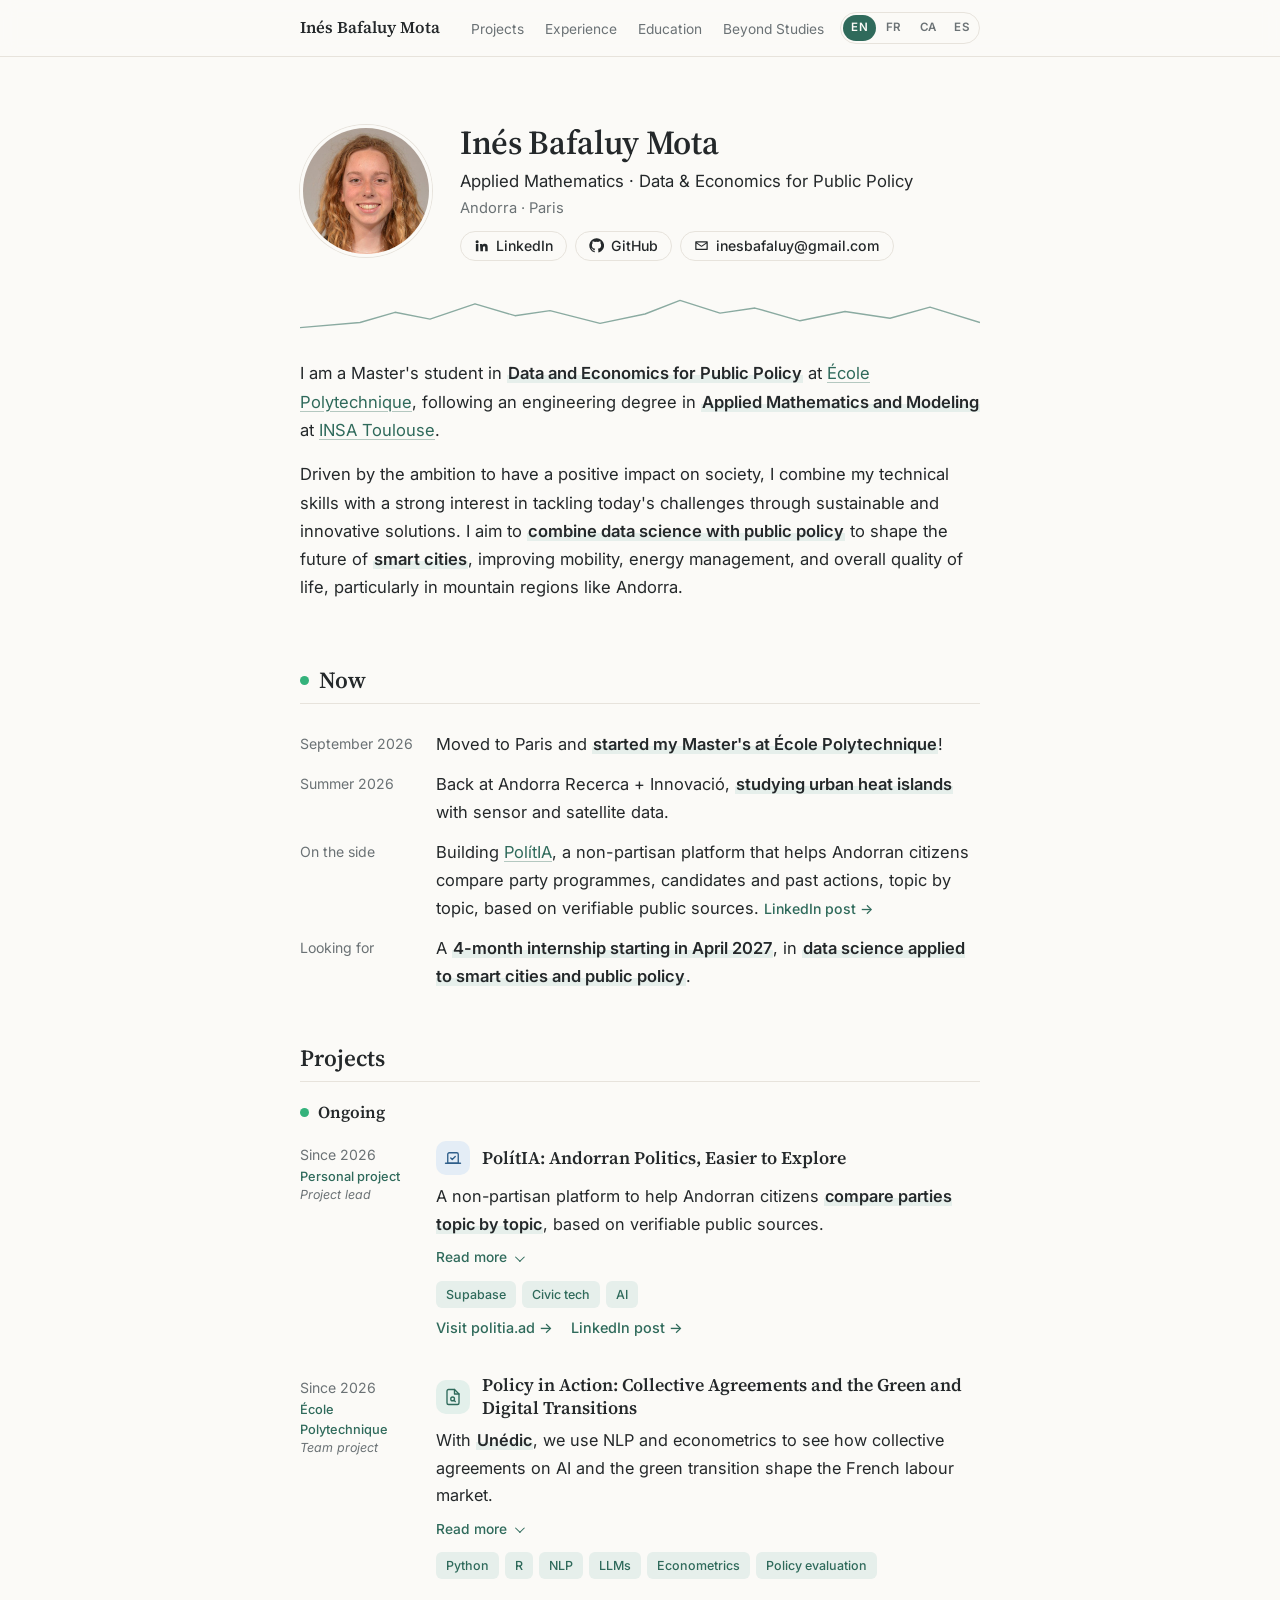
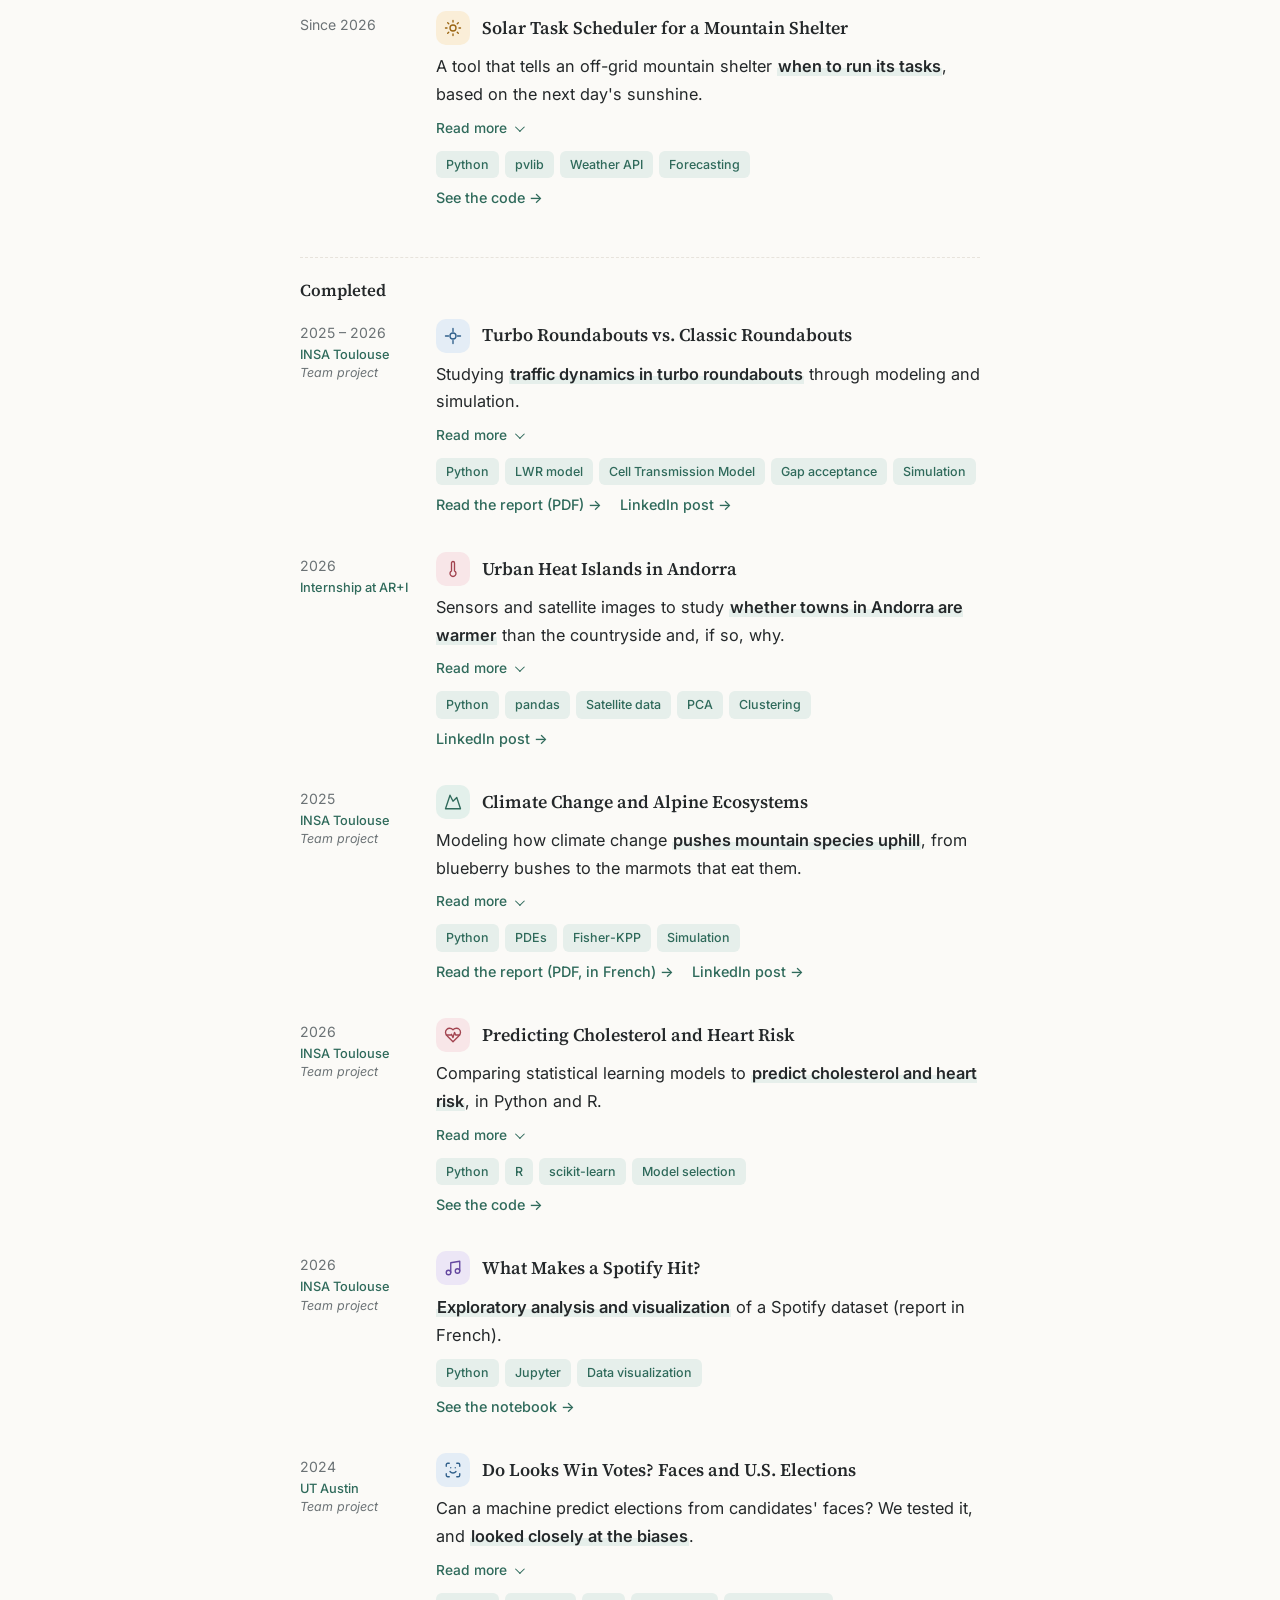
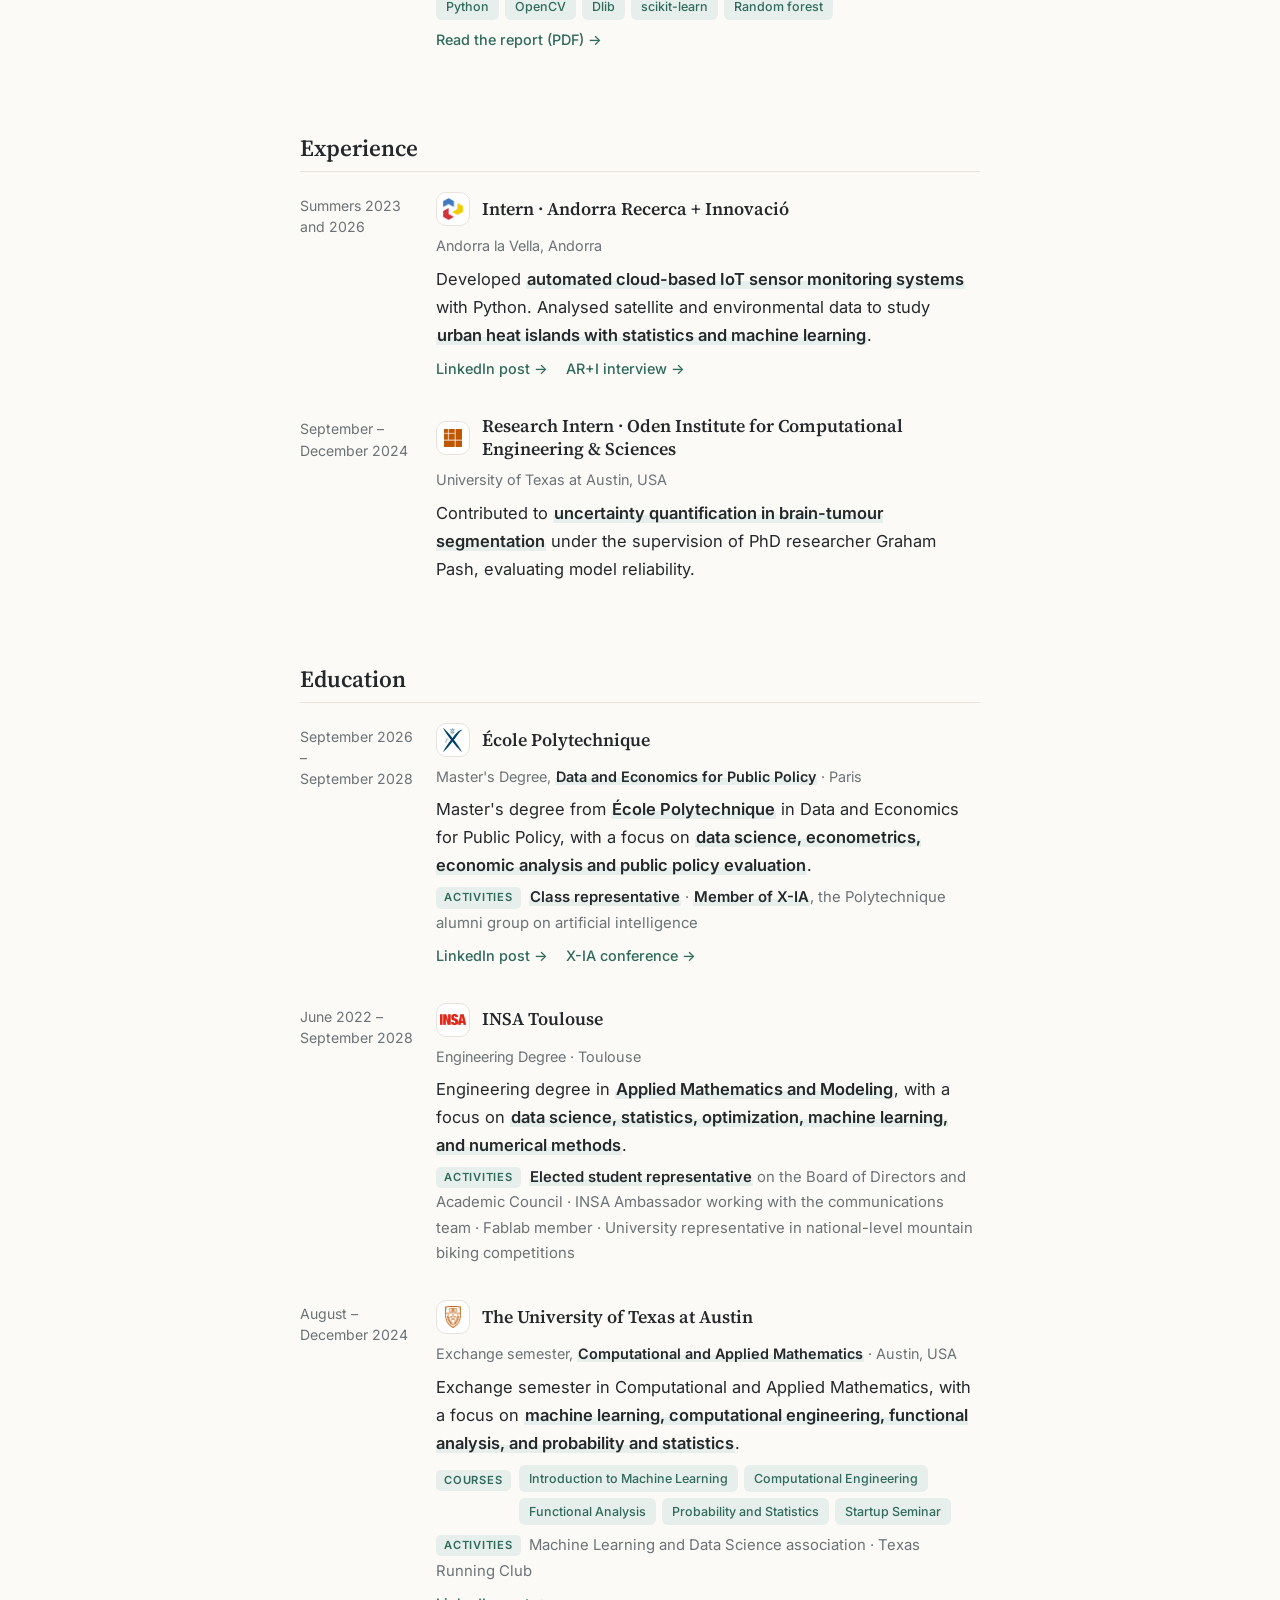
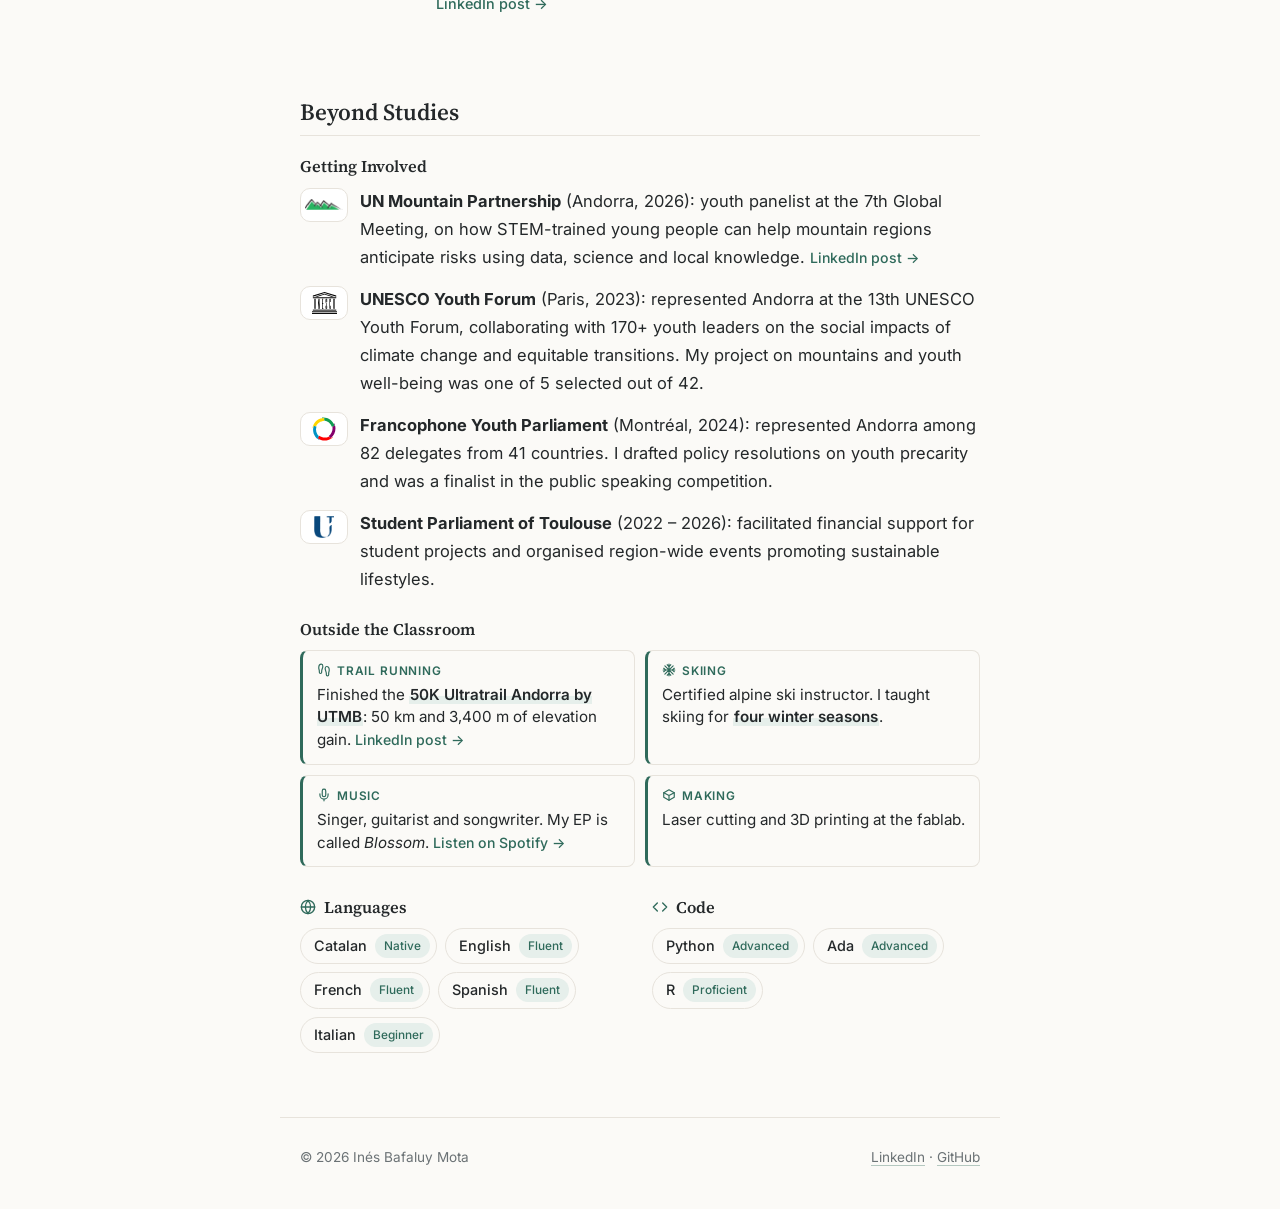
==== index.html @ d88e1a35 "Personal website" ====
<!doctype html>
<html lang="en">
<head>
  <meta charset="utf-8">
  <meta name="viewport" content="width=device-width, initial-scale=1">
  <title>Inés Bafaluy Mota</title>
  <meta name="description" content="Inés Bafaluy Mota: Master's student in Data and Economics for Public Policy at École Polytechnique and engineering student in Applied Mathematics at INSA Toulouse.">
  <link rel="preconnect" href="https://fonts.googleapis.com">
  <link rel="preconnect" href="https://fonts.gstatic.com" crossorigin>
  <link href="https://fonts.googleapis.com/css2?family=Inter:wght@400;500;600&family=Source+Serif+4:opsz,wght@8..60,500;8..60,600&display=swap" rel="stylesheet">
  <link rel="stylesheet" href="style.css?v=83f60889">
  <link rel="alternate" hreflang="en" href="https://inesbafaluy.github.io/">
  <link rel="alternate" hreflang="fr" href="https://inesbafaluy.github.io/fr/">
  <link rel="alternate" hreflang="ca" href="https://inesbafaluy.github.io/ca/">
  <link rel="alternate" hreflang="es" href="https://inesbafaluy.github.io/es/">
</head>
<body>
  <nav class="nav">
    <div class="wrap nav-inner">
      <a href="#top" class="nav-name">Inés Bafaluy Mota</a>
      <div class="nav-right">
        <div class="nav-links">
          <a href="#projects">Projects</a>
          <a href="#experience">Experience</a>
          <a href="#education">Education</a>
          <a href="#life">Beyond Studies</a>
        </div>
        <div class="lang" role="navigation" aria-label="Language"><a href="./" lang="en" class="on" aria-current="page">EN</a><a href="fr/" lang="fr">FR</a><a href="ca/" lang="ca">CA</a><a href="es/" lang="es">ES</a></div>
      </div>
    </div>
  </nav>

  <main id="top" class="wrap">

    <!-- INTRO -->
    <header class="intro">
      <img class="avatar" src="assets/ines.jpg" alt="Portrait of Inés Bafaluy Mota" width="132" height="132">
      <div>
        <h1>Inés Bafaluy Mota</h1>
        <p class="role">Applied Mathematics · Data &amp; Economics for Public Policy</p>
        <p class="places">Andorra · Paris</p>
        <div class="buttons">
          <a class="pill" href="https://www.linkedin.com/in/inesbafaluy" target="_blank" rel="noopener">
            <svg viewBox="0 0 24 24" aria-hidden="true"><path d="M4.98 3.5a2.5 2.5 0 1 1 0 5 2.5 2.5 0 0 1 0-5zM3 9.75h4V21H3zM9.5 9.75h3.8v1.6h.06c.53-1 1.83-2.05 3.77-2.05 4.03 0 4.77 2.65 4.77 6.1V21h-4v-5c0-1.2-.02-2.73-1.66-2.73-1.67 0-1.93 1.3-1.93 2.64V21h-4z"/></svg>
            LinkedIn
          </a>
          <a class="pill" href="https://github.com/InesBafaluy" target="_blank" rel="noopener">
            <svg viewBox="0 0 24 24" aria-hidden="true"><path d="M12 .5a11.5 11.5 0 0 0-3.64 22.41c.58.1.79-.25.79-.56v-2c-3.2.7-3.88-1.37-3.88-1.37-.53-1.33-1.28-1.69-1.28-1.69-1.05-.71.08-.7.08-.7 1.16.08 1.77 1.19 1.77 1.19 1.03 1.77 2.7 1.26 3.36.96.1-.75.4-1.26.73-1.55-2.56-.29-5.25-1.28-5.25-5.68 0-1.26.45-2.28 1.19-3.09-.12-.29-.52-1.46.11-3.05 0 0 .97-.31 3.17 1.18a11 11 0 0 1 5.77 0c2.2-1.49 3.17-1.18 3.17-1.18.63 1.59.23 2.76.11 3.05.74.81 1.19 1.83 1.19 3.09 0 4.41-2.7 5.38-5.26 5.67.41.36.78 1.06.78 2.14v3.17c0 .31.21.67.8.56A11.5 11.5 0 0 0 12 .5z"/></svg>
            GitHub
          </a>
          <button class="pill copy" type="button" data-email="inesbafaluy@gmail.com">
            <svg viewBox="0 0 24 24" aria-hidden="true"><path d="M3 5h18a1 1 0 0 1 1 1v12a1 1 0 0 1-1 1H3a1 1 0 0 1-1-1V6a1 1 0 0 1 1-1zm1.4 2L12 12.4 19.6 7zM20 8.7l-7.42 5.12a1 1 0 0 1-1.16 0L4 8.7V17h16z"/></svg>
            <span>inesbafaluy@gmail.com</span>
          </button>
        </div>
      </div>
    </header>

    <svg class="ridge" viewBox="0 0 680 40" preserveAspectRatio="none" aria-hidden="true">
      <path d="M0 36 L60 30 L95 18 L130 26 L175 8 L215 22 L250 16 L300 31 L345 20 L380 4 L420 19 L455 13 L500 28 L545 17 L590 25 L630 12 L680 30"/>
    </svg>

    <section class="prose">
      <p>I am a Master's student in <strong>Data and Economics for Public Policy</strong> at <a href="https://www.polytechnique.edu" target="_blank" rel="noopener">École Polytechnique</a>, following an engineering degree in <strong>Applied Mathematics and Modeling</strong> at <a href="https://www.insa-toulouse.fr" target="_blank" rel="noopener">INSA Toulouse</a>.</p>
      <p>Driven by the ambition to have a positive impact on society, I combine my technical skills with a strong interest in tackling today's challenges through sustainable and innovative solutions. I aim to <strong>combine data science with public policy</strong> to shape the future of <strong>smart cities</strong>, improving mobility, energy management, and overall quality of life, particularly in mountain regions like Andorra.</p>
    </section>

    <!-- NOW -->
    <section class="block">
      <h2><span class="live" aria-hidden="true"></span>Now</h2>
      <ul class="now">
        <li><span class="when">September 2026</span> <span>Moved to Paris and <strong>started my Master's at École Polytechnique</strong>!</span></li>
        <li><span class="when">Summer 2026</span> <span>Back at Andorra Recerca + Innovació, <strong>studying urban heat islands</strong> with sensor and satellite data.</span></li>
        <li><span class="when">On the side</span> <span>Building <a href="https://politia.ad/en" target="_blank" rel="noopener">PolítIA</a>, a non-partisan platform that helps Andorran citizens compare party programmes, candidates and past actions, topic by topic, based on verifiable public sources. <a class="inline-more" href="https://www.linkedin.com/feed/update/urn:li:activity:7511666416178339840/" target="_blank" rel="noopener">LinkedIn post →</a></span></li>
        <li><span class="when">Looking for</span> <span>A <strong>4-month internship starting in April 2027</strong>, in <strong>data science applied to smart cities and public policy</strong>.</span></li>
      </ul>
    </section>

    <!-- PROJECTS -->
    <section id="projects" class="block">
      <h2>Projects</h2>

      <h3 class="minor group"><span class="live" aria-hidden="true"></span>Ongoing</h3>
      <article class="item">
        <p class="date">Since 2026<span class="ctx">Personal project</span><span class="team">Project lead</span></p>
        <div>
          <div class="title-row"><span class="ic c-blue" aria-hidden="true"><svg viewBox="0 0 24 24"><path d="m9 12 2 2 4-4"/><path d="M5 7c0-1.1.9-2 2-2h10a2 2 0 0 1 2 2v12H5V7Z"/><path d="M22 19H2"/></svg></span><h3>PolítIA: Andorran Politics, Easier to Explore</h3></div>
          <p class="summary">A non-partisan platform to help Andorran citizens <strong>compare parties topic by topic</strong>, based on verifiable public sources.</p>
          <details class="fold"><summary><span class="open-label">Read more</span><span class="close-label">Show less</span></summary>
            <p>With Andorra's next general elections approaching, PolítIA brings <strong>party programmes, candidates, proposals and past votes</strong> together in one place. Every piece of information is <strong>linked to a verifiable public source</strong>, with no ratings and no advertising. Through Open Space, anyone can suggest sources, which I review one by one. Later on, an AI assistant will answer questions using only the platform's data.</p>
          </details>
          <ul class="tags"><li>Supabase</li><li>Civic tech</li><li>AI</li></ul>
          <p class="more"><a href="https://politia.ad/en" target="_blank" rel="noopener">Visit politia.ad →</a><a href="https://www.linkedin.com/feed/update/urn:li:activity:7511666416178339840/" target="_blank" rel="noopener">LinkedIn post →</a></p>
        </div>
      </article>

      <article class="item">
        <p class="date">Since 2026<span class="ctx">École Polytechnique</span><span class="team">Team project</span></p>
        <div>
          <div class="title-row"><span class="ic c-green" aria-hidden="true"><svg viewBox="0 0 24 24"><path d="M14 2H6a2 2 0 0 0-2 2v16a2 2 0 0 0 2 2h12a2 2 0 0 0 2-2V8z"/><path d="M14 2v6h6"/><circle cx="11.5" cy="14.5" r="2.5"/><path d="m13.3 16.3 1.7 1.7"/></svg></span><h3>Policy in Action: Collective Agreements and the Green and Digital Transitions</h3></div>
          <p class="summary">With <strong>Unédic</strong>, we use NLP and econometrics to see how collective agreements on AI and the green transition shape the French labour market.</p>
          <details class="fold"><summary><span class="open-label">Read more</span><span class="close-label">Show less</span></summary>
            <p>An <strong>applied research project with Unédic</strong>, the body that manages unemployment insurance in France. We study how <strong>collective agreements on artificial intelligence and the ecological transition</strong> support changes in the French labour market. The project uses <strong>NLP and LLMs</strong> to find and classify agreements published on Légifrance, links them to firm and employee data from Insee and Dares, and <strong>applies econometrics</strong> to employment, hiring and turnover, to inform the decisions of social partners.</p>
          </details>
          <ul class="tags"><li>Python</li><li>R</li><li>NLP</li><li>LLMs</li><li>Econometrics</li><li>Policy evaluation</li></ul>
        </div>
      </article>

      <article class="item">
        <p class="date">Since 2026</p>
        <div>
          <div class="title-row"><span class="ic c-amber" aria-hidden="true"><svg viewBox="0 0 24 24"><circle cx="12" cy="12" r="4"/><path d="M12 2v2M12 20v2M4.93 4.93l1.41 1.41M17.66 17.66l1.41 1.41M2 12h2M20 12h2M6.34 17.66l-1.41 1.41M19.07 4.93l-1.41 1.41"/></svg></span><h3>Solar Task Scheduler for a Mountain Shelter</h3></div>
          <p class="summary">A tool that tells an off-grid mountain shelter <strong>when to run its tasks</strong>, based on the next day's sunshine.</p>
          <details class="fold"><summary><span class="open-label">Read more</span><span class="close-label">Show less</span></summary>
            <p>Off-grid shelters run on solar panels and batteries. This tool <strong>forecasts the next day's solar production</strong> and suggests <strong>when to run each task</strong>, without draining the battery.</p>
          </details>
          <ul class="tags"><li>Python</li><li>pvlib</li><li>Weather API</li><li>Forecasting</li></ul>
          <p class="more"><a href="https://github.com/InesBafaluy/solar-energy-task-scheduler" target="_blank" rel="noopener">See the code →</a></p>
        </div>
      </article>

      <h3 class="minor group">Completed</h3>

      <article class="item">
        <p class="date">2025 – 2026<span class="ctx">INSA Toulouse</span><span class="team">Team project</span></p>
        <div>
          <div class="title-row"><span class="ic c-blue" aria-hidden="true"><svg viewBox="0 0 24 24"><circle cx="12" cy="12" r="4"/><path d="M12 2v4M12 18v4M2 12h4M18 12h4"/></svg></span><h3>Turbo Roundabouts vs. Classic Roundabouts</h3></div>
          <p class="summary">Studying <strong>traffic dynamics in turbo roundabouts</strong> through modeling and simulation.</p>
          <details class="fold"><summary><span class="open-label">Read more</span><span class="close-label">Show less</span></summary>
            <p>A research project at INSA Toulouse on modeling traffic at roundabouts with the <strong>macroscopic LWR model</strong>. I built a simulation comparing conventional two-lane roundabouts with turbo roundabouts, using a <strong>Cell Transmission Model and gap-acceptance theory</strong>. <strong>Turbo roundabouts reduced congestion the most</strong> under intermediate to high traffic demand.</p>
          </details>
          <ul class="tags"><li>Python</li><li>LWR model</li><li>Cell Transmission Model</li><li>Gap acceptance</li><li>Simulation</li></ul>
          <p class="more"><a href="reports/roundabouts-traffic-simulation.pdf" target="_blank" rel="noopener">Read the report (PDF) →</a><a href="https://www.linkedin.com/feed/update/urn:li:activity:7464618345687027712/" target="_blank" rel="noopener">LinkedIn post →</a></p>
        </div>
      </article>

      <article class="item">
        <p class="date">2026<span class="ctx">Internship at AR+I</span></p>
        <div>
          <div class="title-row"><span class="ic c-rose" aria-hidden="true"><svg viewBox="0 0 24 24"><path d="M14 4v10.54a4 4 0 1 1-4 0V4a2 2 0 0 1 4 0Z"/></svg></span><h3>Urban Heat Islands in Andorra</h3></div>
          <p class="summary">Sensors and satellite images to study <strong>whether towns in Andorra are warmer</strong> than the countryside and, if so, why.</p>
          <details class="fold"><summary><span class="open-label">Read more</span><span class="close-label">Show less</span></summary>
            <p>Is the town warmer than the countryside and, if so, why? I cleaned data from a network of <strong>temperature and humidity sensors</strong> (outliers, stuck sensors, sudden jumps), then compared it with <strong>Sentinel-2 satellite indices</strong> using PCA, clustering and regression.</p>
          </details>
          <ul class="tags"><li>Python</li><li>pandas</li><li>Satellite data</li><li>PCA</li><li>Clustering</li></ul>
          <p class="more"><a href="https://www.linkedin.com/feed/update/urn:li:activity:7495770332608237568/" target="_blank" rel="noopener">LinkedIn post →</a></p>
        </div>
      </article>

      <article class="item">
        <p class="date">2025<span class="ctx">INSA Toulouse</span><span class="team">Team project</span></p>
        <div>
          <div class="title-row"><span class="ic c-green" aria-hidden="true"><svg viewBox="0 0 24 24"><path d="m8 3 4 8 5-5 5 15H2L8 3z"/></svg></span><h3>Climate Change and Alpine Ecosystems</h3></div>
          <p class="summary">Modeling how climate change <strong>pushes mountain species uphill</strong>, from blueberry bushes to the marmots that eat them.</p>
          <details class="fold"><summary><span class="open-label">Read more</span><span class="close-label">Show less</span></summary>
            <p>Population dynamics modeling with the <strong>Fisher-KPP reaction–diffusion equation</strong>, to simulate how species react when climate change shifts, shrinks or disrupts their habitat. The case study follows blueberry bushes and marmots in the mountains: as warming pushes the bushes uphill, <strong>the marmots follow them</strong>.</p>
          </details>
          <ul class="tags"><li>Python</li><li>PDEs</li><li>Fisher-KPP</li><li>Simulation</li></ul>
          <p class="more"><a href="reports/population-dynamics-climate-change.pdf" target="_blank" rel="noopener">Read the report (PDF, in French) →</a><a href="https://www.linkedin.com/feed/update/urn:li:activity:7344992629274697730/" target="_blank" rel="noopener">LinkedIn post →</a></p>
        </div>
      </article>

      <article class="item">
        <p class="date">2026<span class="ctx">INSA Toulouse</span><span class="team">Team project</span></p>
        <div>
          <div class="title-row"><span class="ic c-rose" aria-hidden="true"><svg viewBox="0 0 24 24"><path d="M19 14c1.49-1.46 3-3.21 3-5.5A5.5 5.5 0 0 0 16.5 3c-1.76 0-3 .5-4.5 2-1.5-1.5-2.74-2-4.5-2A5.5 5.5 0 0 0 2 8.5c0 2.3 1.5 4.05 3 5.5l7 7Z"/><path d="M3.22 12H9.5l.5-1 2 4.5 2-7 1.5 3.5h5.27"/></svg></span><h3>Predicting Cholesterol and Heart Risk</h3></div>
          <p class="summary">Comparing statistical learning models to <strong>predict cholesterol and heart risk</strong>, in Python and R.</p>
          <details class="fold"><summary><span class="open-label">Read more</span><span class="close-label">Show less</span></summary>
            <p>A statistical-learning project comparing <strong>Lasso, Ridge, SVMs</strong> and other models, in both Python and R.</p>
          </details>
          <ul class="tags"><li>Python</li><li>R</li><li>scikit-learn</li><li>Model selection</li></ul>
          <p class="more"><a href="https://github.com/InesBafaluy/ML-heart-cholesterol-prediction" target="_blank" rel="noopener">See the code →</a></p>
        </div>
      </article>

      <article class="item">
        <p class="date">2026<span class="ctx">INSA Toulouse</span><span class="team">Team project</span></p>
        <div>
          <div class="title-row"><span class="ic c-violet" aria-hidden="true"><svg viewBox="0 0 24 24"><path d="M9 18V5l12-2v13"/><circle cx="6" cy="18" r="3"/><circle cx="18" cy="16" r="3"/></svg></span><h3>What Makes a Spotify Hit?</h3></div>
          <p><strong>Exploratory analysis and visualization</strong> of a Spotify dataset (report in French).</p>
          <ul class="tags"><li>Python</li><li>Jupyter</li><li>Data visualization</li></ul>
          <p class="more"><a href="https://github.com/InesBafaluy/musique" target="_blank" rel="noopener">See the notebook →</a></p>
        </div>
      </article>

      <article class="item">
        <p class="date">2024<span class="ctx">UT Austin</span><span class="team">Team project</span></p>
        <div>
          <div class="title-row"><span class="ic c-blue" aria-hidden="true"><svg viewBox="0 0 24 24"><path d="M3 7V5a2 2 0 0 1 2-2h2M17 3h2a2 2 0 0 1 2 2v2M21 17v2a2 2 0 0 1-2 2h-2M7 21H5a2 2 0 0 1-2-2v-2"/><path d="M8 14s1.5 2 4 2 4-2 4-2M9 9h.01M15 9h.01"/></svg></span><h3>Do Looks Win Votes? Faces and U.S. Elections</h3></div>
          <p class="summary">Can a machine predict elections from candidates' faces? We tested it, and <strong>looked closely at the biases</strong>.</p>
          <details class="fold"><summary><span class="open-label">Read more</span><span class="close-label">Show less</span></summary>
            <p>A machine-learning project for my Intro to AI course at UT Austin. We mapped <strong>68 facial landmarks</strong> on every U.S. presidential candidate since 1960, turned them into 2,280 distance features, and compared <strong>random forests, SVMs and neural networks</strong> to measure how facial features correlate with election results, while discussing the biases of such a model.</p>
          </details>
          <ul class="tags"><li>Python</li><li>OpenCV</li><li>Dlib</li><li>scikit-learn</li><li>Random forest</li></ul>
          <p class="more"><a href="reports/faces-and-elections.pdf" target="_blank" rel="noopener">Read the report (PDF) →</a></p>
        </div>
      </article>
    </section>

    <!-- EXPERIENCE -->
    <section id="experience" class="block">
      <h2>Experience</h2>

      <article class="item">
        <p class="date">Summers 2023 and 2026</p>
        <div>
          <div class="title-row"><span class="mark"><img src="assets/mark-ari.png" alt="Andorra Recerca + Innovació" class="mark-sq"></span><h3>Intern · Andorra Recerca + Innovació</h3></div>
          <p class="sub">Andorra la Vella, Andorra</p>
          <p>Developed <strong>automated cloud-based IoT sensor monitoring systems</strong> with Python. Analysed satellite and environmental data to study <strong>urban heat islands with statistics and machine learning</strong>.</p>
          <p class="more"><a href="https://www.linkedin.com/feed/update/urn:li:activity:7495770332608237568/" target="_blank" rel="noopener">LinkedIn post →</a><a href="https://www.linkedin.com/feed/update/urn:li:activity:7496153131958001664/" target="_blank" rel="noopener">AR+I interview →</a></p>
        </div>
      </article>

      <article class="item">
        <p class="date">September – <br>December 2024</p>
        <div>
          <div class="title-row"><span class="mark"><img src="assets/mark-oden.png" alt="Oden Institute" class="mark-sq mark-small"></span><h3>Research Intern · Oden Institute for Computational Engineering &amp; Sciences</h3></div>
          <p class="sub">University of Texas at Austin, USA</p>
          <p>Contributed to <strong>uncertainty quantification in brain-tumour segmentation</strong> under the supervision of PhD researcher Graham Pash, evaluating model reliability.</p>
        </div>
      </article>
    </section>

    <!-- EDUCATION -->
    <section id="education" class="block">
      <h2>Education</h2>

      <article class="item">
        <p class="date">September 2026 – <br>September 2028</p>
        <div>
          <div class="title-row"><span class="mark"><img src="assets/mark-polytechnique.png" alt="École Polytechnique" class="mark-x"></span><h3>École Polytechnique</h3></div>
          <p class="sub">Master's Degree, <strong>Data and Economics for Public Policy</strong> · Paris</p>
          <p>Master's degree from <strong>École Polytechnique</strong> in Data and Economics for Public Policy, with a focus on <strong>data science, econometrics, economic analysis and public policy evaluation</strong>.</p>
          <p class="involve"><span>Activities</span><strong>Class representative</strong> · <strong>Member of X-IA</strong>, the Polytechnique alumni group on artificial intelligence</p>
          <p class="more"><a href="https://www.linkedin.com/feed/update/urn:li:activity:7487830926161473537/" target="_blank" rel="noopener">LinkedIn post →</a><a href="https://www.linkedin.com/feed/update/urn:li:activity:7505770388711223297/" target="_blank" rel="noopener">X-IA conference →</a></p>
        </div>
      </article>

      <article class="item">
        <p class="date">June 2022 – <br>September 2028</p>
        <div>
          <div class="title-row"><span class="mark"><img src="assets/mark-insa.png" alt="INSA Toulouse" class="mark-insa"></span><h3>INSA Toulouse</h3></div>
          <p class="sub">Engineering Degree · Toulouse</p>
          <p>Engineering degree in <strong>Applied Mathematics and Modeling</strong>, with a focus on <strong>data science, statistics, optimization, machine learning, and numerical methods</strong>.</p>
          <p class="involve"><span>Activities</span><strong>Elected student representative</strong> on the Board of Directors and Academic Council · INSA Ambassador working with the communications team · Fablab member · University representative in national-level mountain biking competitions</p>
        </div>
      </article>

      <article class="item">
        <p class="date">August – <br>December 2024</p>
        <div>
          <div class="title-row"><span class="mark"><img src="assets/mark-utaustin.png" alt="The University of Texas at Austin" class="mark-sq"></span><h3>The University of Texas at Austin</h3></div>
          <p class="sub">Exchange semester, <strong>Computational and Applied Mathematics</strong> · Austin, USA</p>
          <p>Exchange semester in Computational and Applied Mathematics, with a focus on <strong>machine learning, computational engineering, functional analysis, and probability and statistics</strong>.</p>
          <div class="labeled"><span class="lbl">Courses</span><ul class="tags"><li>Introduction to Machine Learning</li><li>Computational Engineering</li><li>Functional Analysis</li><li>Probability and Statistics</li><li>Startup Seminar</li></ul></div>
          <p class="involve"><span>Activities</span>Machine Learning and Data Science association · Texas Running Club</p>
          <p class="more"><a href="https://www.linkedin.com/feed/update/urn:li:activity:7289668125996777472/" target="_blank" rel="noopener">LinkedIn post →</a></p>
        </div>
      </article>
    </section>

    <!-- BEYOND -->
    <section id="life" class="block">
      <h2>Beyond Studies</h2>

      <h3 class="minor">Getting Involved</h3>
      <ul class="plain with-marks">
        <li><span class="mark"><img src="assets/mark-mountain-partnership.png" alt="Mountain Partnership" class="mark-mp"></span><div><strong>UN Mountain Partnership</strong> (Andorra, 2026): youth panelist at the 7th Global Meeting, on how STEM-trained young people can help mountain regions anticipate risks using data, science and local knowledge. <a class="inline-more" href="https://www.linkedin.com/feed/update/urn:li:activity:7443705400761245696/" target="_blank" rel="noopener">LinkedIn post →</a></div></li>
        <li><span class="mark"><img src="assets/mark-unesco.svg" alt="UNESCO" class="mark-unesco"></span><div><strong>UNESCO Youth Forum</strong> (Paris, 2023): represented Andorra at the 13th UNESCO Youth Forum, collaborating with 170+ youth leaders on the social impacts of climate change and equitable transitions. My project on mountains and youth well-being was one of 5 selected out of 42.</div></li>
        <li><span class="mark"><img src="assets/mark-francophonie.svg" alt="Organisation internationale de la Francophonie" class="mark-oif"></span><div><strong>Francophone Youth Parliament</strong> (Montréal, 2024): represented Andorra among 82 delegates from 41 countries. I drafted policy resolutions on youth precarity and was a finalist in the public speaking competition.</div></li>
        <li><span class="mark"><img src="assets/mark-univ-toulouse.png" alt="Université de Toulouse" class="mark-ut"></span><div><strong>Student Parliament of Toulouse</strong> (2022 – 2026): facilitated financial support for student projects and organised region-wide events promoting sustainable lifestyles.</div></li>
      </ul>

      <h3 class="minor">Outside the Classroom</h3>
      <ul class="hobbies">
        <li><span class="label"><svg viewBox="0 0 24 24" aria-hidden="true"><path d="M4 16v-2.38C4 11.5 2.97 10.5 3 8c.03-2.72 1.49-6 4.5-6C9.37 2 10 3.8 10 5.5c0 3.11-2 5.66-2 8.68V16a2 2 0 1 1-4 0Z"/><path d="M20 20v-2.38c0-2.12 1.03-3.12 1-5.62-.03-2.72-1.49-6-4.5-6C14.63 6 14 7.8 14 9.5c0 3.11 2 5.66 2 8.68V20a2 2 0 1 0 4 0Z"/></svg>Trail running</span>Finished the <strong>50K Ultratrail Andorra by UTMB</strong>: 50 km and 3,400 m of elevation gain. <a class="inline-more" href="https://www.linkedin.com/feed/update/urn:li:activity:7339927428221341696/" target="_blank" rel="noopener">LinkedIn post →</a></li>
        <li><span class="label"><svg viewBox="0 0 24 24" aria-hidden="true"><path d="M12 2v20M2 12h20M4.93 4.93l14.14 14.14M19.07 4.93 4.93 19.07"/><path d="m9 3 3 3 3-3M9 21l3-3 3 3M3 9l3 3-3 3M21 9l-3 3 3 3"/></svg>Skiing</span>Certified alpine ski instructor. I taught skiing for <strong>four winter seasons</strong>.</li>
        <li><span class="label"><svg viewBox="0 0 24 24" aria-hidden="true"><path d="M12 2a3 3 0 0 0-3 3v7a3 3 0 0 0 6 0V5a3 3 0 0 0-3-3Z"/><path d="M19 10v2a7 7 0 0 1-14 0v-2M12 19v3"/></svg>Music</span>Singer, guitarist and songwriter. My EP is called <em>Blossom</em>. <a class="inline-more" href="https://open.spotify.com/album/5LrgT84EDR8Z6v54Huli7t" target="_blank" rel="noopener">Listen on Spotify →</a></li>
        <li><span class="label"><svg viewBox="0 0 24 24" aria-hidden="true"><path d="M21 8 12 3 3 8v8l9 5 9-5V8Z"/><path d="m3 8 9 5 9-5M12 13v8"/></svg>Making</span>Laser cutting and 3D printing at the fablab.</li>
      </ul>

      <div class="skills-grid">
        <div>
          <h3 class="minor"><svg viewBox="0 0 24 24" aria-hidden="true"><circle cx="12" cy="12" r="10"/><path d="M2 12h20M12 2a15.3 15.3 0 0 1 4 10 15.3 15.3 0 0 1-4 10 15.3 15.3 0 0 1-4-10 15.3 15.3 0 0 1 4-10z"/></svg>Languages</h3>
          <ul class="levels">
            <li><span>Catalan</span><em>Native</em></li>
            <li><span>English</span><em>Fluent</em></li>
            <li><span>French</span><em>Fluent</em></li>
            <li><span>Spanish</span><em>Fluent</em></li>
            <li><span>Italian</span><em>Beginner</em></li>
          </ul>
        </div>
        <div>
          <h3 class="minor"><svg viewBox="0 0 24 24" aria-hidden="true"><path d="m16 18 6-6-6-6M8 6l-6 6 6 6"/></svg>Code</h3>
          <ul class="levels">
            <li><span>Python</span><em>Advanced</em></li>
            <li><span>Ada</span><em>Advanced</em></li>
            <li><span>R</span><em>Proficient</em></li>
          </ul>
        </div>
      </div>
    </section>
  </main>

  <footer class="wrap footer">
    <span>© 2026 Inés Bafaluy Mota</span>
    <span><a href="https://www.linkedin.com/in/inesbafaluy" target="_blank" rel="noopener">LinkedIn</a> · <a href="https://github.com/InesBafaluy" target="_blank" rel="noopener">GitHub</a></span>
  </footer>

  <script>
    // Fade sections in as they scroll into view.
    (function () {
      if (!('IntersectionObserver' in window)) return;
      var els = document.querySelectorAll('.block h2, .item, .now li, .plain li, .hobbies li, .skills-grid > div');
      document.documentElement.classList.add('js-reveal');
      var io = new IntersectionObserver(function (entries) {
        entries.forEach(function (e) {
          if (e.isIntersecting) { e.target.classList.add('shown'); io.unobserve(e.target); }
        });
      }, { rootMargin: '0px 0px -8% 0px' });
      els.forEach(function (el) { el.classList.add('reveal'); io.observe(el); });
    })();

    // Copy the email address instead of opening a mail app.
    document.querySelectorAll('.copy').forEach(function (btn) {
      var label = btn.querySelector('span');
      var email = btn.dataset.email;
      btn.addEventListener('click', function () {
        var done = function () {
          label.textContent = 'Email copied!';
          btn.classList.add('copied');
          setTimeout(function () { label.textContent = email; btn.classList.remove('copied'); }, 1800);
        };
        if (navigator.clipboard) {
          navigator.clipboard.writeText(email).then(done, function () { label.textContent = email; });
        }
      });
    });
  </script>
</body>
</html>
---- style.css ----
:root {
  --bg: #fbfaf7;
  --text: #24282a;
  --muted: #6b7275;
  --line: #e7e3dc;
  --accent: #2f6a5b;
  --accent-soft: #e6efeb;
  color-scheme: light;
}
@media (prefers-color-scheme: dark) {
  :root {
    --bg: #141716;
    --text: #e6e8e6;
    --muted: #9aa3a0;
    --line: #2a302e;
    --accent: #7cc0aa;
    --accent-soft: #1f2c28;
    color-scheme: dark;
  }
}

* { box-sizing: border-box; }
html { scroll-behavior: smooth; }
body {
  margin: 0;
  background: var(--bg);
  color: var(--text);
  font: 16.5px/1.7 Inter, system-ui, -apple-system, "Segoe UI", sans-serif;
  -webkit-font-smoothing: antialiased;
}
a { color: var(--accent); text-decoration: underline; text-decoration-color: color-mix(in srgb, var(--accent) 35%, transparent); text-underline-offset: 3px; }
a:hover { text-decoration-color: var(--accent); }
img { max-width: 100%; display: block; }
h1, h2, h3 { font-family: "Source Serif 4", Georgia, serif; font-weight: 600; line-height: 1.25; margin: 0; }

.wrap { max-width: 720px; margin: 0 auto; padding: 0 20px; }

/* Nav */
.nav { position: sticky; top: 0; z-index: 5; background: color-mix(in srgb, var(--bg) 88%, transparent); backdrop-filter: blur(8px); border-bottom: 1px solid var(--line); }
.nav-inner { display: flex; justify-content: space-between; align-items: center; height: 56px; gap: 16px; }
.nav-name { font-family: "Source Serif 4", Georgia, serif; font-weight: 600; color: var(--text); text-decoration: none; white-space: nowrap; }
.nav-links a { color: var(--muted); text-decoration: none; font-size: .9rem; margin-left: 20px; }
.nav-links a:hover { color: var(--text); }
.nav-right { display: flex; align-items: center; gap: 16px; }
.nav-links { white-space: nowrap; }
.nav-links a { margin-left: 16px; font-size: .86rem; }
.nav-links a:first-child { margin-left: 0; }
@media (max-width: 860px) { .nav-links { display: none; } }
.lang { display: inline-flex; gap: 2px; padding: 2px; border: 1px solid var(--line); border-radius: 999px; background: var(--bg); }
.lang a { font-size: .72rem; font-weight: 600; letter-spacing: .03em; padding: 3px 8px; border-radius: 999px; color: var(--muted); text-decoration: none; margin: 0; }
.lang a:hover { color: var(--text); }
.lang a.on { background: var(--accent); color: var(--bg); }

/* Intro */
.intro { display: flex; align-items: center; gap: 28px; padding: 64px 0 28px; }
.avatar { width: 132px; height: 132px; border-radius: 50%; object-fit: cover; flex-shrink: 0; border: 3px solid var(--bg); box-shadow: 0 0 0 1px var(--line); }
h1 { font-size: 2.1rem; letter-spacing: -.01em; }
.role { margin: 4px 0 0; font-size: 1.05rem; }
.places { margin: 0 0 10px; color: var(--muted); font-size: .92rem; }
.buttons { display: flex; flex-wrap: wrap; gap: 8px; margin-top: 4px; }
.pill {
  display: inline-flex; align-items: center; gap: 7px;
  padding: 6px 13px; border-radius: 999px;
  border: 1px solid var(--line); background: var(--bg);
  color: var(--text); font: 500 .88rem/1.2 Inter, system-ui, sans-serif;
  text-decoration: none; cursor: pointer;
  transition: border-color .15s, background .15s, color .15s;
}
.pill svg { width: 15px; height: 15px; fill: currentColor; flex-shrink: 0; }
.pill:hover { border-color: var(--accent); color: var(--accent); background: var(--accent-soft); }
.pill.copied { border-color: var(--accent); color: var(--accent); background: var(--accent-soft); }

.ridge { width: 100%; height: 34px; display: block; margin: 8px 0 28px; }
.ridge path { fill: none; stroke: var(--accent); stroke-width: 1.4; stroke-linejoin: round; opacity: .55; vector-effect: non-scaling-stroke; }

.prose p { margin: 0 0 16px; font-size: 1.04rem; }

/* Ongoing / Completed groups */
.minor.group { margin: 4px 0 18px; font-size: 1.05rem; display: flex; align-items: center; }
.minor.group .live { margin-right: 9px; vertical-align: 0; }
.item + .minor.group { margin-top: 40px; padding-top: 22px; border-top: 1px dashed var(--line); }

/* Project one-liners and "Read more" folds */
.item p.summary { font-size: 1.02rem; margin-bottom: 4px; }
.fold { margin: 0 0 4px; }
.fold summary { list-style: none; display: inline-flex; align-items: center; gap: 4px; cursor: pointer; color: var(--accent); font-size: .86rem; font-weight: 500; user-select: none; }
.fold summary::-webkit-details-marker { display: none; }
.fold summary::after { content: ""; width: 6px; height: 6px; border-right: 1.6px solid currentColor; border-bottom: 1.6px solid currentColor; transform: rotate(45deg) translateY(-2px); margin-left: 4px; transition: transform .2s; }
.fold[open] summary::after { transform: rotate(-135deg) translateY(-1px); }
.fold summary:hover { text-decoration: underline; }
.fold .close-label, .fold[open] .open-label { display: none; }
.fold[open] .close-label { display: inline; }
.fold > p { margin: 8px 0 4px; color: var(--muted); font-size: .96rem; animation: foldIn .25s ease; }
@keyframes foldIn { from { opacity: 0; transform: translateY(-4px); } to { opacity: 1; transform: none; } }
@media (prefers-reduced-motion: reduce) { .fold > p { animation: none; } .fold summary::after { transition: none; } }

/* Key words: bold with a soft marker highlight */
.prose strong, .now strong, .item p strong, .hobbies strong {
  font-weight: 600; color: var(--text);
  background: linear-gradient(transparent 60%, var(--accent-soft) 60%);
  padding: 0 1px;
}
.involve strong { color: var(--text); }

/* Gentle reveal on scroll (only when JS has marked the page) */
.js-reveal .reveal { opacity: 0; transform: translateY(14px); transition: opacity .6s ease, transform .6s ease; }
.js-reveal .reveal.shown { opacity: 1; transform: none; }
@media (prefers-reduced-motion: reduce) { .js-reveal .reveal { opacity: 1; transform: none; transition: none; } }

/* Blocks */
.block { padding-top: 48px; scroll-margin-top: 56px; }
h2 { font-size: 1.45rem; margin-bottom: 20px; padding-bottom: 8px; border-bottom: 1px solid var(--line); }

/* Now */
.now { list-style: none; margin: 0; padding: 0; }
.now li { display: grid; grid-template-columns: 120px 1fr; gap: 16px; padding: 6px 0; }
.when { color: var(--muted); font-size: .88rem; padding-top: 2px; }

/* Items (projects, experience, education) */
.item { display: grid; grid-template-columns: 120px 1fr; gap: 16px; margin-bottom: 28px; }
.date { margin: 0; color: var(--muted); font-size: .88rem; padding-top: 3px; line-height: 1.5; }
.item h3 { font-size: 1.12rem; margin-bottom: 4px; }
.item p { margin: 0 0 6px; }
.sub { color: var(--muted); font-size: .9rem; }
.team { display: block; font-size: .78rem; font-style: italic; }
.ctx { display: block; font-size: .8rem; font-weight: 500; color: var(--accent); margin-top: 2px; }
.mark { width: 34px; height: 34px; border-radius: 10px; display: inline-grid; place-items: center; flex-shrink: 0; background: #fff; border: 1px solid var(--line); overflow: hidden; transition: transform .2s; }
.mark img { display: block; }
.mark .mark-x { height: 24px; width: auto; }
.mark .mark-insa { width: 26px; height: auto; }
.mark .mark-sq { height: 22px; width: auto; }
.mark .mark-small { height: 18px; }
.item:hover .mark { transform: rotate(-6deg) scale(1.06); }
.involve { font-size: .93rem; color: var(--muted); }
.involve span { display: inline-block; font-size: .7rem; font-weight: 600; letter-spacing: .07em; text-transform: uppercase; color: var(--accent); background: var(--accent-soft); padding: 1px 8px; border-radius: 5px; margin-right: 8px; vertical-align: 1px; }

.labeled { display: flex; align-items: flex-start; gap: 8px; margin: 8px 0 8px; }
.labeled .lbl, .involve span { flex-shrink: 0; }
.lbl { display: inline-block; font-size: .7rem; font-weight: 600; letter-spacing: .07em; text-transform: uppercase; color: var(--accent); background: var(--accent-soft); padding: 1px 8px; border-radius: 5px; margin-top: 5px; }
.labeled .tags { margin: 0; }

/* Getting involved with organisation marks */
.plain.with-marks { list-style: none; padding-left: 0; }
.plain.with-marks li { display: flex; gap: 12px; align-items: flex-start; margin-bottom: 14px; }
.plain.with-marks .mark { margin-top: 1px; width: 48px; }
.mark .mark-mp { width: 38px; height: auto; }
.mark .mark-oif { height: 24px; width: auto; }
.mark .mark-unesco { height: 24px; width: auto; }
.mark .mark-ut { height: 22px; width: auto; }

/* Languages & code */
.skills-grid { display: grid; grid-template-columns: 1fr 1fr; gap: 24px; margin-top: 8px; }
.skills-grid .minor svg { width: 16px; height: 16px; fill: none; stroke: var(--accent); stroke-width: 2; stroke-linecap: round; stroke-linejoin: round; vertical-align: -2px; margin-right: 8px; }
.levels { list-style: none; padding: 0; margin: 0; display: flex; flex-wrap: wrap; gap: 8px; }
.levels li { display: inline-flex; align-items: center; gap: 8px; border: 1px solid var(--line); border-radius: 999px; padding: 5px 6px 5px 13px; font-size: .9rem; font-weight: 500; margin: 0; }
.levels li.plain-pill { padding-right: 13px; }
.levels em { font-style: normal; font-size: .74rem; font-weight: 500; color: var(--accent); background: var(--accent-soft); border-radius: 999px; padding: 2px 9px; }
@media (max-width: 640px) { .skills-grid { grid-template-columns: 1fr; } }
.tags { list-style: none; padding: 0; margin: 10px 0 4px; display: flex; flex-wrap: wrap; gap: 6px; }
.tags li { background: var(--accent-soft); color: var(--accent); font-size: .78rem; font-weight: 500; padding: 3px 10px; border-radius: 6px; margin: 0; }
.more { font-size: .9rem; margin-top: 8px !important; }
.more a { font-weight: 500; text-decoration: none; margin-right: 18px; white-space: nowrap; }
.inline-more { font-size: .88rem; font-weight: 500; text-decoration: none; white-space: nowrap; }
.more a:hover { text-decoration: underline; }

/* Beyond */
.minor { font-size: 1.02rem; margin: 6px 0 10px; }
.plain { margin: 0 0 26px; padding-left: 18px; }
.plain li { margin-bottom: 10px; }
.hobbies { list-style: none; padding: 0; margin: 0 0 24px; display: grid; grid-template-columns: 1fr 1fr; gap: 10px; }
.hobbies li { border: 1px solid var(--line); border-left: 3px solid var(--accent); border-radius: 8px; padding: 12px 14px; font-size: .95rem; line-height: 1.5; }
.hobbies .label svg { width: 14px; height: 14px; fill: none; stroke: currentColor; stroke-width: 2; stroke-linecap: round; stroke-linejoin: round; vertical-align: -2px; margin-right: 6px; }
.hobbies li { transition: transform .15s, box-shadow .15s; }
.hobbies li:hover { transform: translateY(-2px); box-shadow: 0 4px 14px -6px rgba(0,0,0,.15); }

/* Project icons */
.title-row { display: flex; align-items: center; gap: 12px; margin-bottom: 8px; }
.title-row h3 { margin: 0; }
.ic { width: 34px; height: 34px; border-radius: 10px; display: inline-grid; place-items: center; flex-shrink: 0; background: var(--c-soft); color: var(--c); transition: transform .2s; }
.ic svg { width: 18px; height: 18px; fill: none; stroke: currentColor; stroke-width: 1.8; stroke-linecap: round; stroke-linejoin: round; }
.item:hover .ic { transform: rotate(-6deg) scale(1.06); }
.c-green  { --c: #2f6a5b; --c-soft: #e3f0eb; }
.c-blue   { --c: #2f5f8a; --c-soft: #e4edf6; }
.c-amber  { --c: #9a6512; --c-soft: #faeed8; }
.c-rose   { --c: #a2434f; --c-soft: #f8e6e8; }
.c-violet { --c: #6447a0; --c-soft: #ece6f6; }
@media (prefers-color-scheme: dark) {
  .c-green  { --c: #7cc0aa; --c-soft: #1f2c28; }
  .c-blue   { --c: #8db7e0; --c-soft: #1c2733; }
  .c-amber  { --c: #e5b468; --c-soft: #30281a; }
  .c-rose   { --c: #e597a1; --c-soft: #33201f; }
  .c-violet { --c: #b9a3e6; --c-soft: #282236; }
}

/* "Now" live dot */
.live { display: inline-block; width: 9px; height: 9px; border-radius: 50%; background: #34b27b; margin-right: 10px; vertical-align: 3px; box-shadow: 0 0 0 0 rgba(52,178,123,.5); animation: pulse 2.2s infinite; }
@keyframes pulse { 0% { box-shadow: 0 0 0 0 rgba(52,178,123,.5); } 70% { box-shadow: 0 0 0 8px rgba(52,178,123,0); } 100% { box-shadow: 0 0 0 0 rgba(52,178,123,0); } }
@media (prefers-reduced-motion: reduce) { .live { animation: none; } .ic, .hobbies li { transition: none; } }

.hobbies .label { display: block; font-size: .74rem; font-weight: 600; letter-spacing: .07em; text-transform: uppercase; color: var(--accent); margin-bottom: 3px; }
.small { font-size: .92rem; color: var(--muted); }
.small strong { color: var(--text); font-weight: 500; }

.contact p { font-size: 1.04rem; margin: 0; }

.footer { display: flex; justify-content: space-between; flex-wrap: wrap; gap: 8px; color: var(--muted); font-size: .85rem; padding-top: 28px; padding-bottom: 40px; margin-top: 64px; border-top: 1px solid var(--line); }
.footer a { color: var(--muted); }

@media (max-width: 640px) {
  .wrap { padding: 0 16px; }
  .nav-links { display: none; }
  .intro { flex-direction: column; align-items: flex-start; gap: 18px; padding-top: 40px; }
  .avatar { width: 104px; height: 104px; }
  h1 { font-size: 1.8rem; }
  .item, .now li { grid-template-columns: 1fr; gap: 2px; }
  .date br { display: none; }
  .hobbies { grid-template-columns: 1fr; }
}
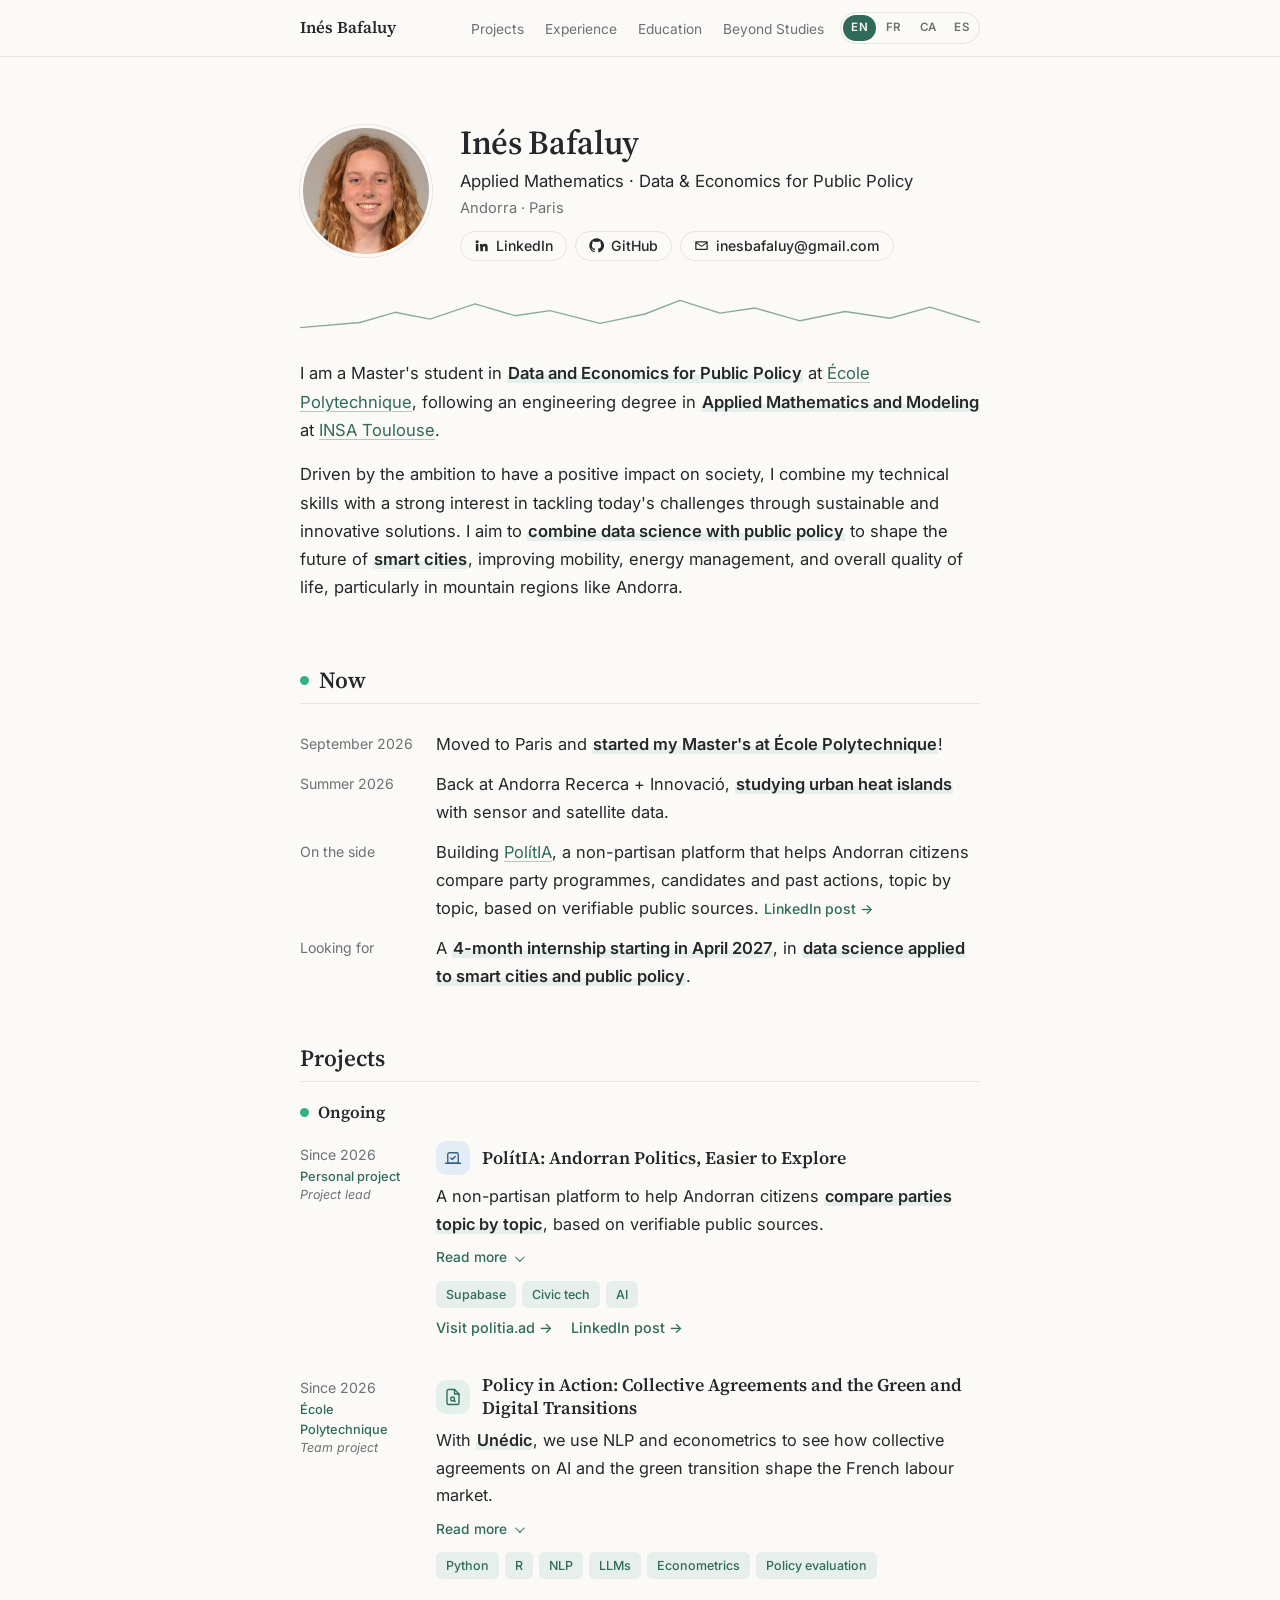
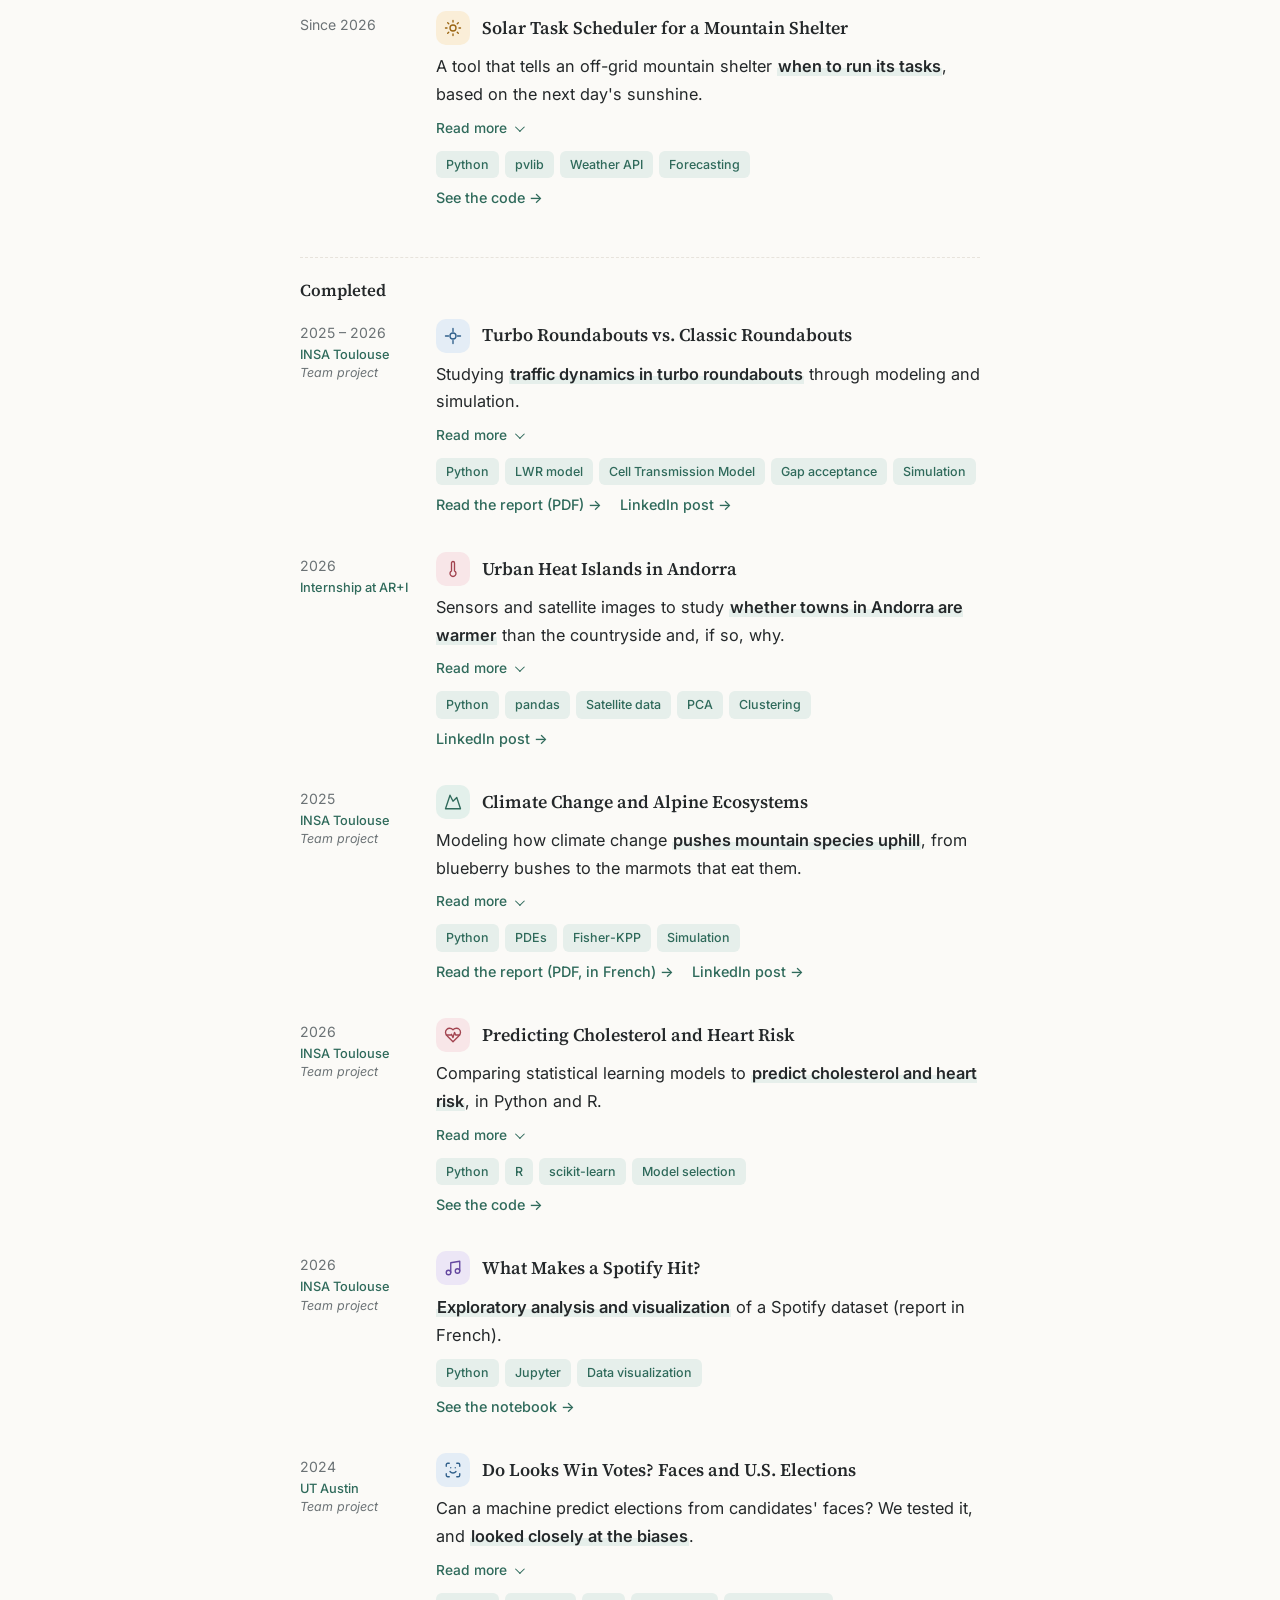
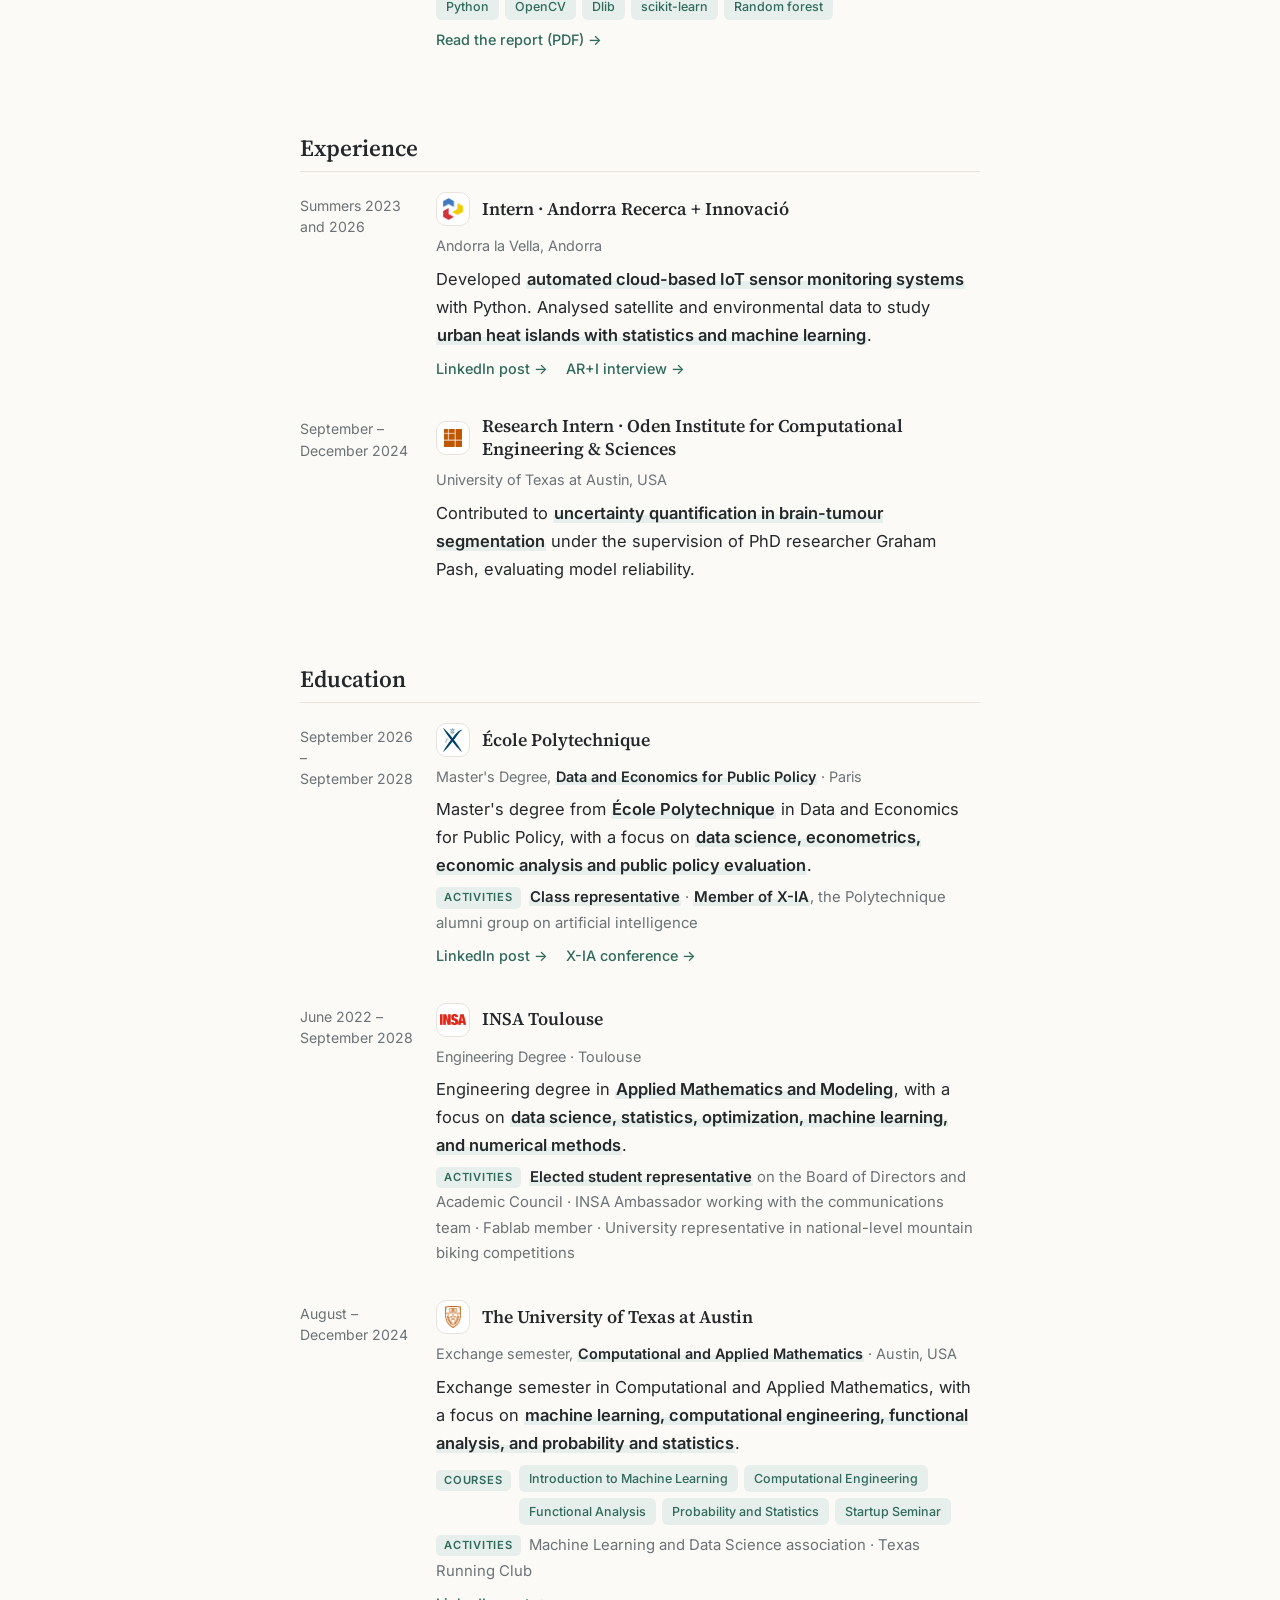
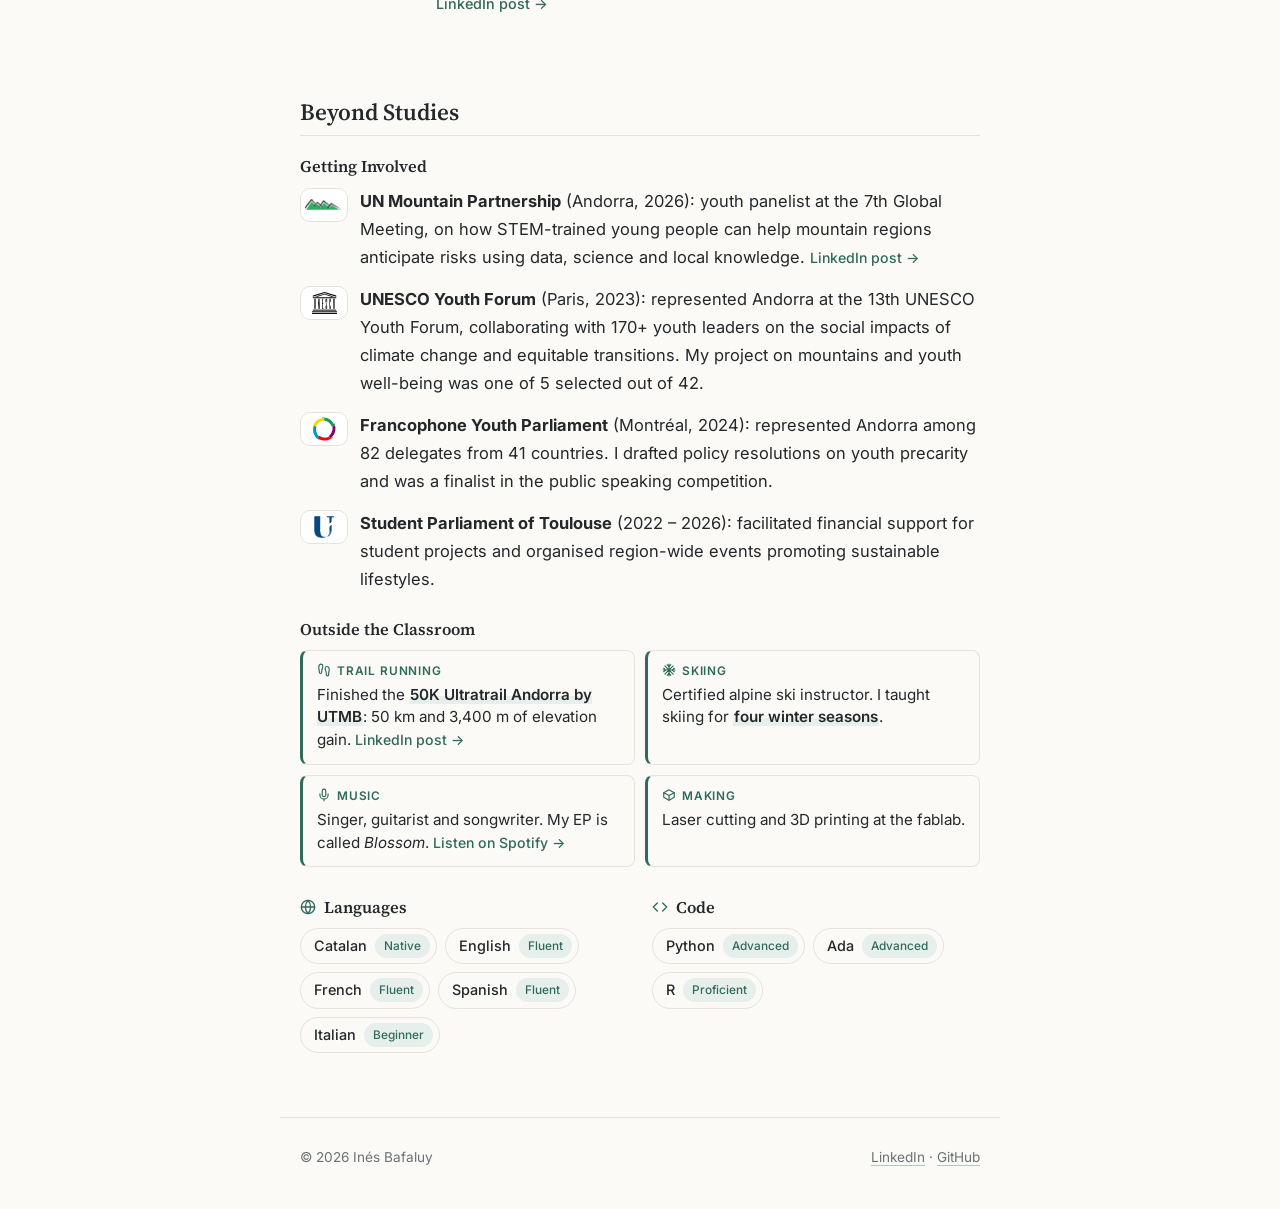
==== commit eef263c7: "Use name Inés Bafaluy" ====
--- a/index.html
+++ b/index.html
@@ -3,8 +3,8 @@
 <head>
   <meta charset="utf-8">
   <meta name="viewport" content="width=device-width, initial-scale=1">
-  <title>Inés Bafaluy Mota</title>
-  <meta name="description" content="Inés Bafaluy Mota: Master's student in Data and Economics for Public Policy at École Polytechnique and engineering student in Applied Mathematics at INSA Toulouse.">
+  <title>Inés Bafaluy</title>
+  <meta name="description" content="Inés Bafaluy: Master's student in Data and Economics for Public Policy at École Polytechnique and engineering student in Applied Mathematics at INSA Toulouse.">
   <link rel="preconnect" href="https://fonts.googleapis.com">
   <link rel="preconnect" href="https://fonts.gstatic.com" crossorigin>
   <link href="https://fonts.googleapis.com/css2?family=Inter:wght@400;500;600&family=Source+Serif+4:opsz,wght@8..60,500;8..60,600&display=swap" rel="stylesheet">
@@ -17,7 +17,7 @@
 <body>
   <nav class="nav">
     <div class="wrap nav-inner">
-      <a href="#top" class="nav-name">Inés Bafaluy Mota</a>
+      <a href="#top" class="nav-name">Inés Bafaluy</a>
       <div class="nav-right">
         <div class="nav-links">
           <a href="#projects">Projects</a>
@@ -34,9 +34,9 @@
 
     <!-- INTRO -->
     <header class="intro">
-      <img class="avatar" src="assets/ines.jpg" alt="Portrait of Inés Bafaluy Mota" width="132" height="132">
+      <img class="avatar" src="assets/ines.jpg" alt="Portrait of Inés Bafaluy" width="132" height="132">
       <div>
-        <h1>Inés Bafaluy Mota</h1>
+        <h1>Inés Bafaluy</h1>
         <p class="role">Applied Mathematics · Data &amp; Economics for Public Policy</p>
         <p class="places">Andorra · Paris</p>
         <div class="buttons">
@@ -303,7 +303,7 @@
   </main>
 
   <footer class="wrap footer">
-    <span>© 2026 Inés Bafaluy Mota</span>
+    <span>© 2026 Inés Bafaluy</span>
     <span><a href="https://www.linkedin.com/in/inesbafaluy" target="_blank" rel="noopener">LinkedIn</a> · <a href="https://github.com/InesBafaluy" target="_blank" rel="noopener">GitHub</a></span>
   </footer>
 
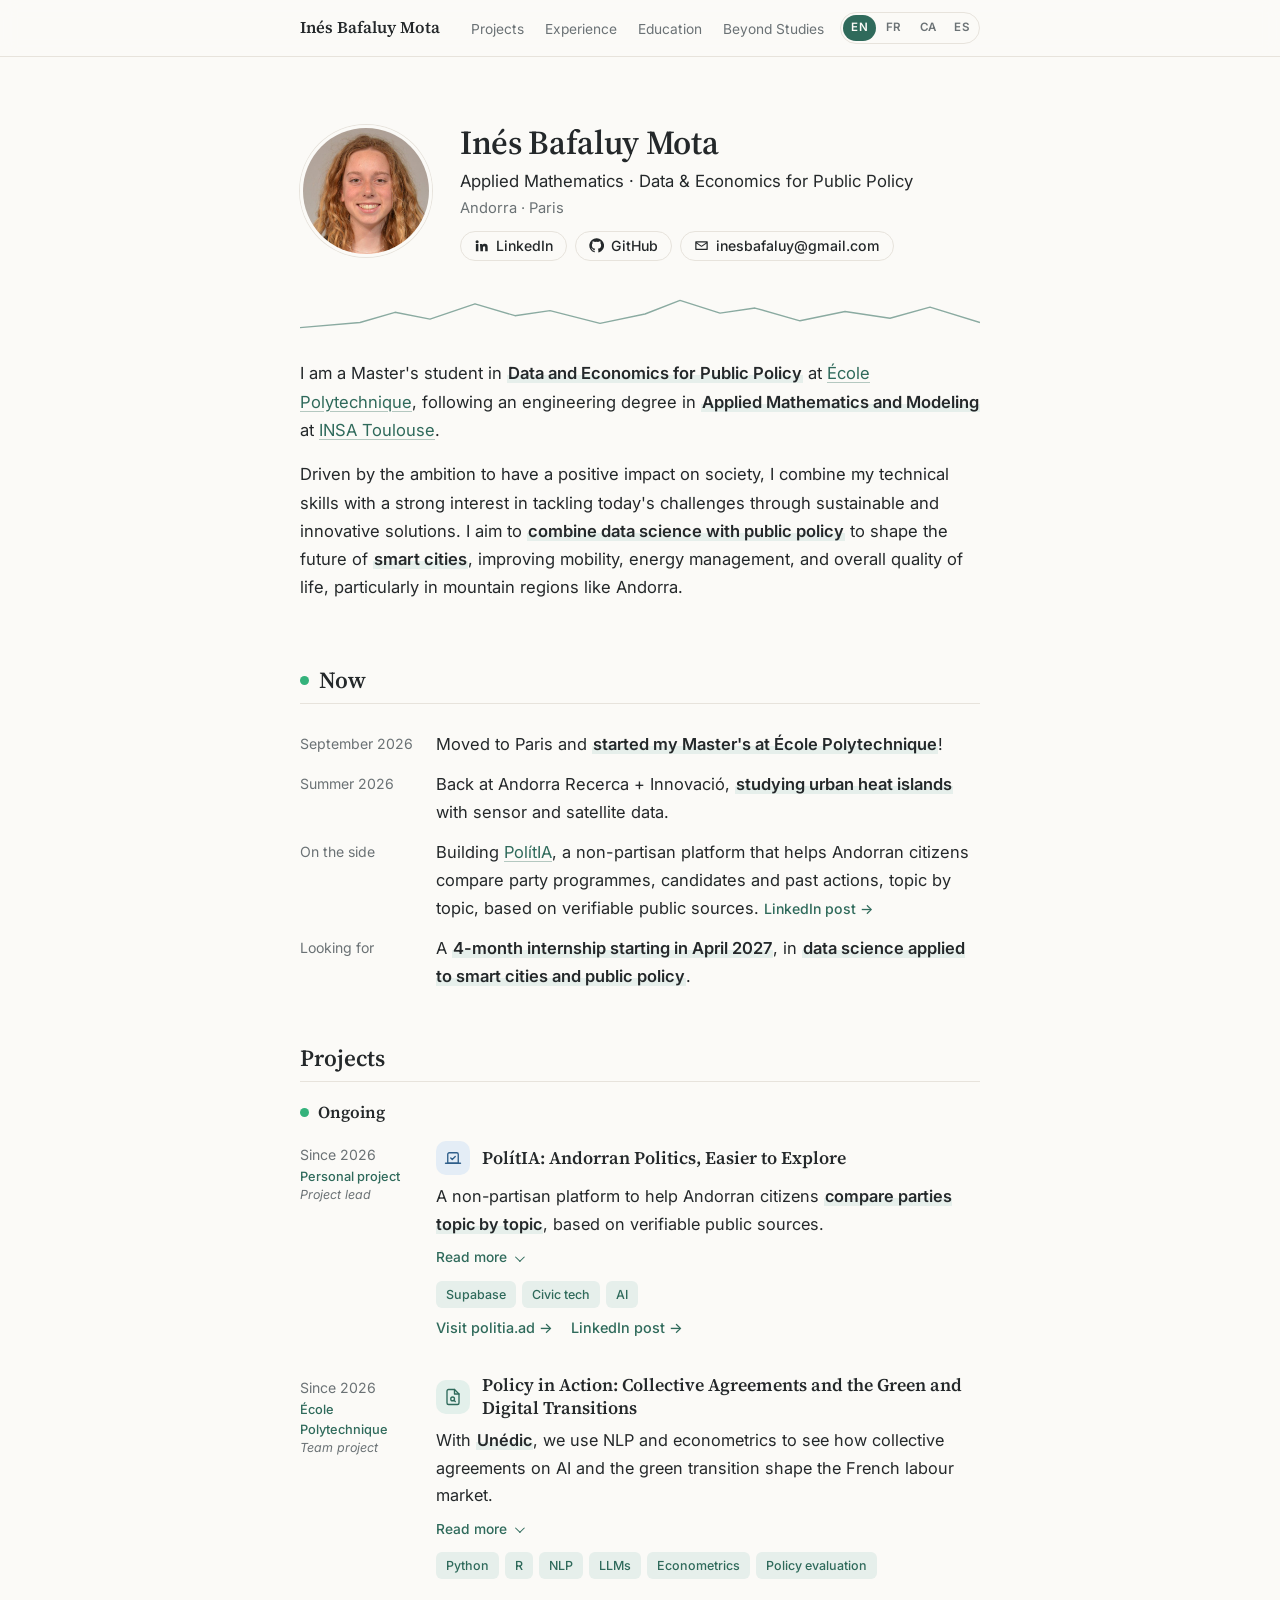
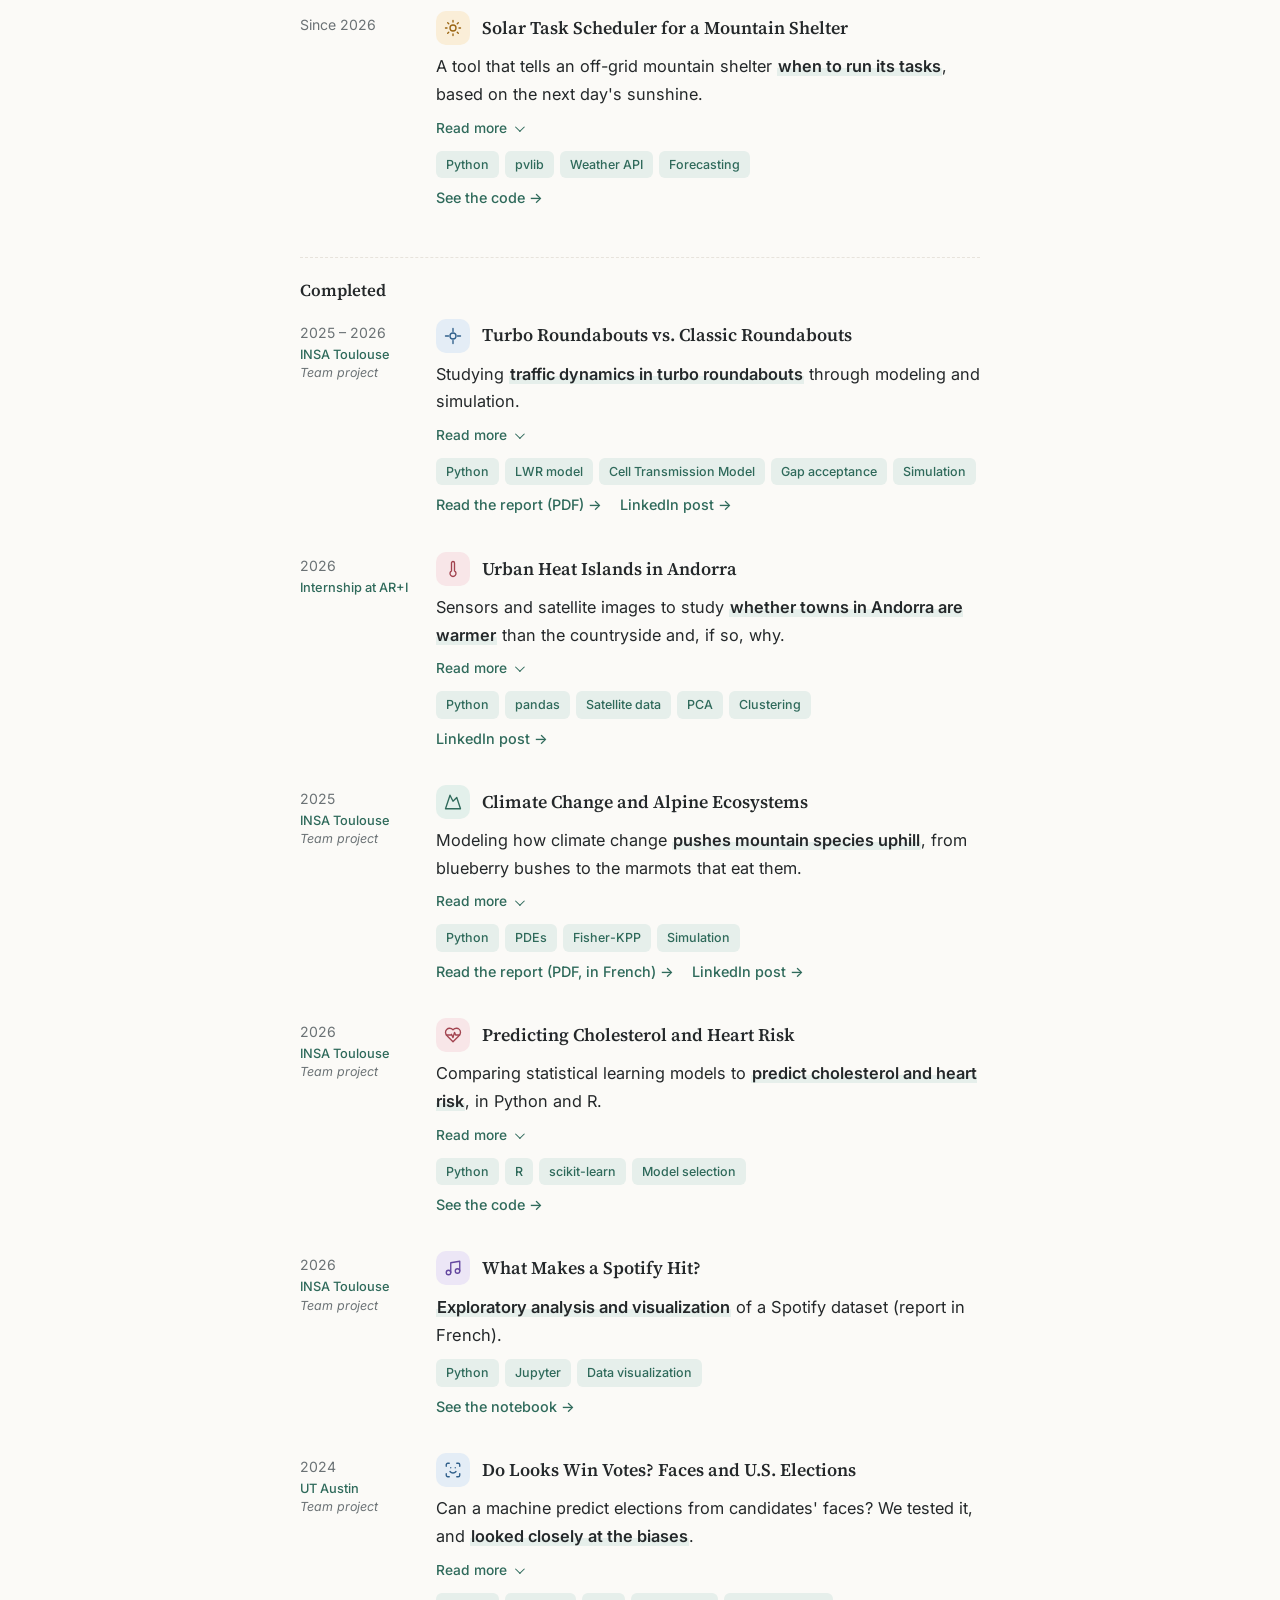
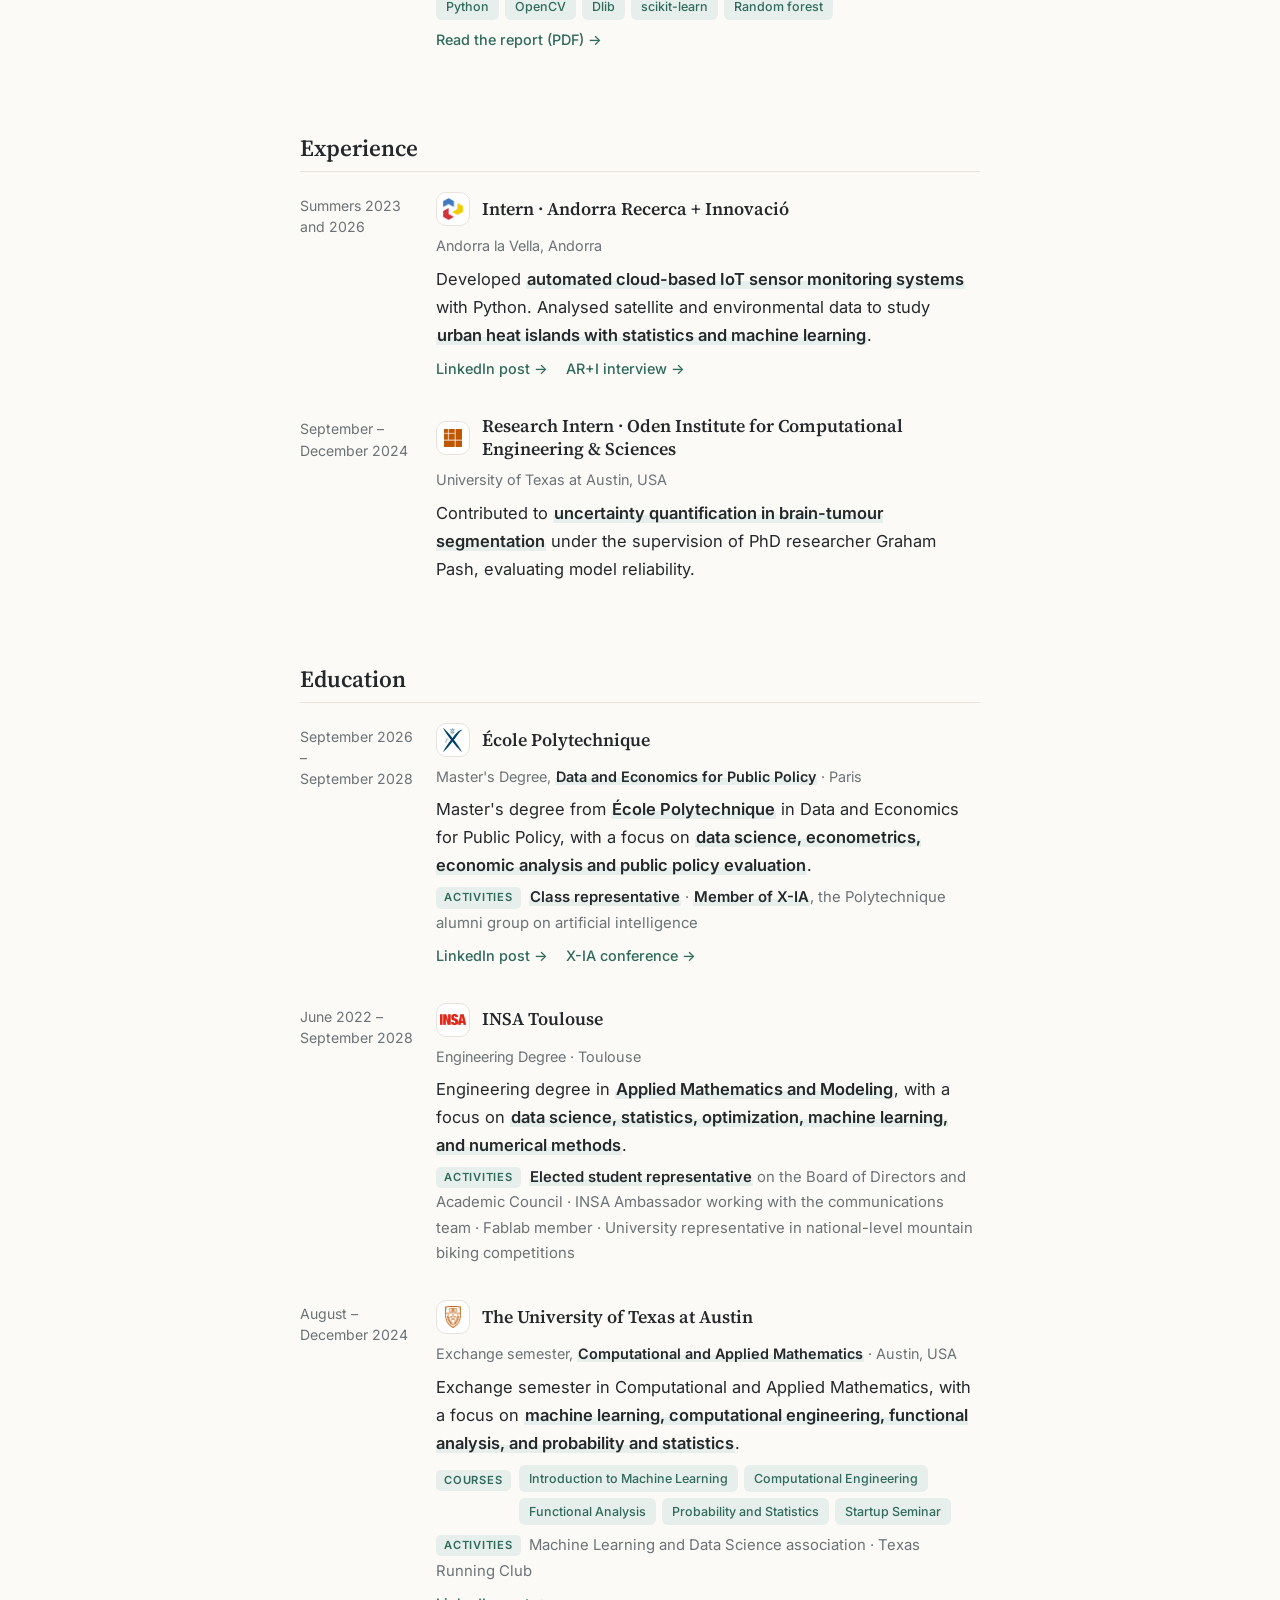
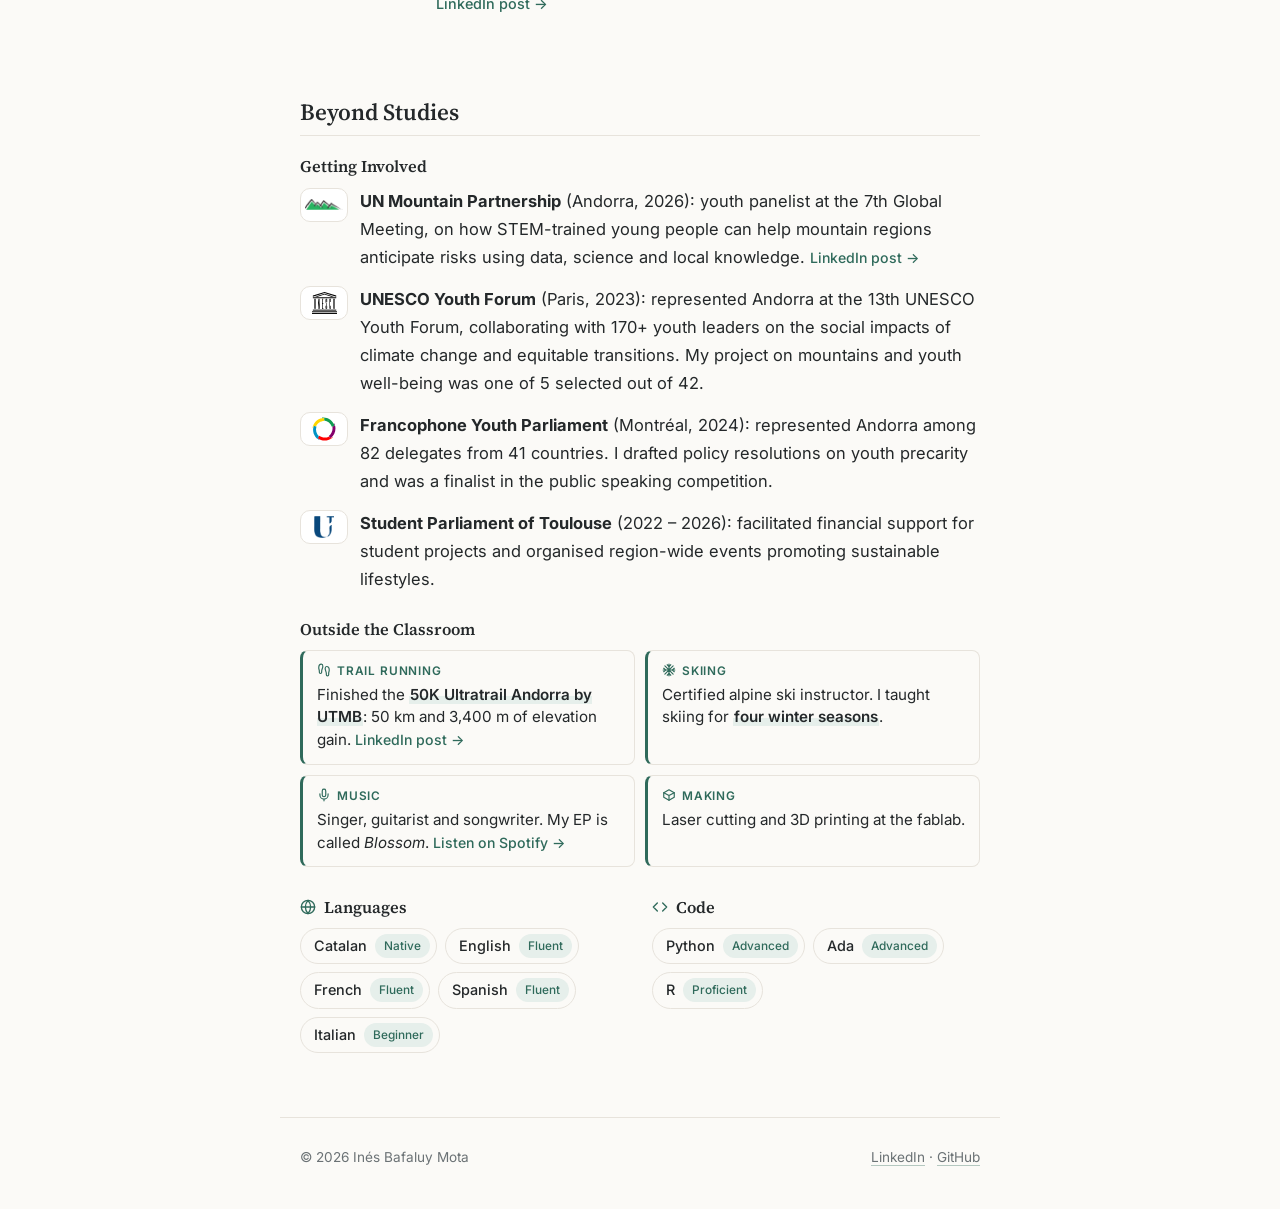
==== commit 74556ceb: "Use full name Inés Bafaluy Mota" ====
--- a/index.html
+++ b/index.html
@@ -3,8 +3,8 @@
 <head>
   <meta charset="utf-8">
   <meta name="viewport" content="width=device-width, initial-scale=1">
-  <title>Inés Bafaluy</title>
-  <meta name="description" content="Inés Bafaluy: Master's student in Data and Economics for Public Policy at École Polytechnique and engineering student in Applied Mathematics at INSA Toulouse.">
+  <title>Inés Bafaluy Mota</title>
+  <meta name="description" content="Inés Bafaluy Mota: Master's student in Data and Economics for Public Policy at École Polytechnique and engineering student in Applied Mathematics at INSA Toulouse.">
   <link rel="preconnect" href="https://fonts.googleapis.com">
   <link rel="preconnect" href="https://fonts.gstatic.com" crossorigin>
   <link href="https://fonts.googleapis.com/css2?family=Inter:wght@400;500;600&family=Source+Serif+4:opsz,wght@8..60,500;8..60,600&display=swap" rel="stylesheet">
@@ -17,7 +17,7 @@
 <body>
   <nav class="nav">
     <div class="wrap nav-inner">
-      <a href="#top" class="nav-name">Inés Bafaluy</a>
+      <a href="#top" class="nav-name">Inés Bafaluy Mota</a>
       <div class="nav-right">
         <div class="nav-links">
           <a href="#projects">Projects</a>
@@ -34,9 +34,9 @@
 
     <!-- INTRO -->
     <header class="intro">
-      <img class="avatar" src="assets/ines.jpg" alt="Portrait of Inés Bafaluy" width="132" height="132">
+      <img class="avatar" src="assets/ines.jpg" alt="Portrait of Inés Bafaluy Mota" width="132" height="132">
       <div>
-        <h1>Inés Bafaluy</h1>
+        <h1>Inés Bafaluy Mota</h1>
         <p class="role">Applied Mathematics · Data &amp; Economics for Public Policy</p>
         <p class="places">Andorra · Paris</p>
         <div class="buttons">
@@ -303,7 +303,7 @@
   </main>
 
   <footer class="wrap footer">
-    <span>© 2026 Inés Bafaluy</span>
+    <span>© 2026 Inés Bafaluy Mota</span>
     <span><a href="https://www.linkedin.com/in/inesbafaluy" target="_blank" rel="noopener">LinkedIn</a> · <a href="https://github.com/InesBafaluy" target="_blank" rel="noopener">GitHub</a></span>
   </footer>
 
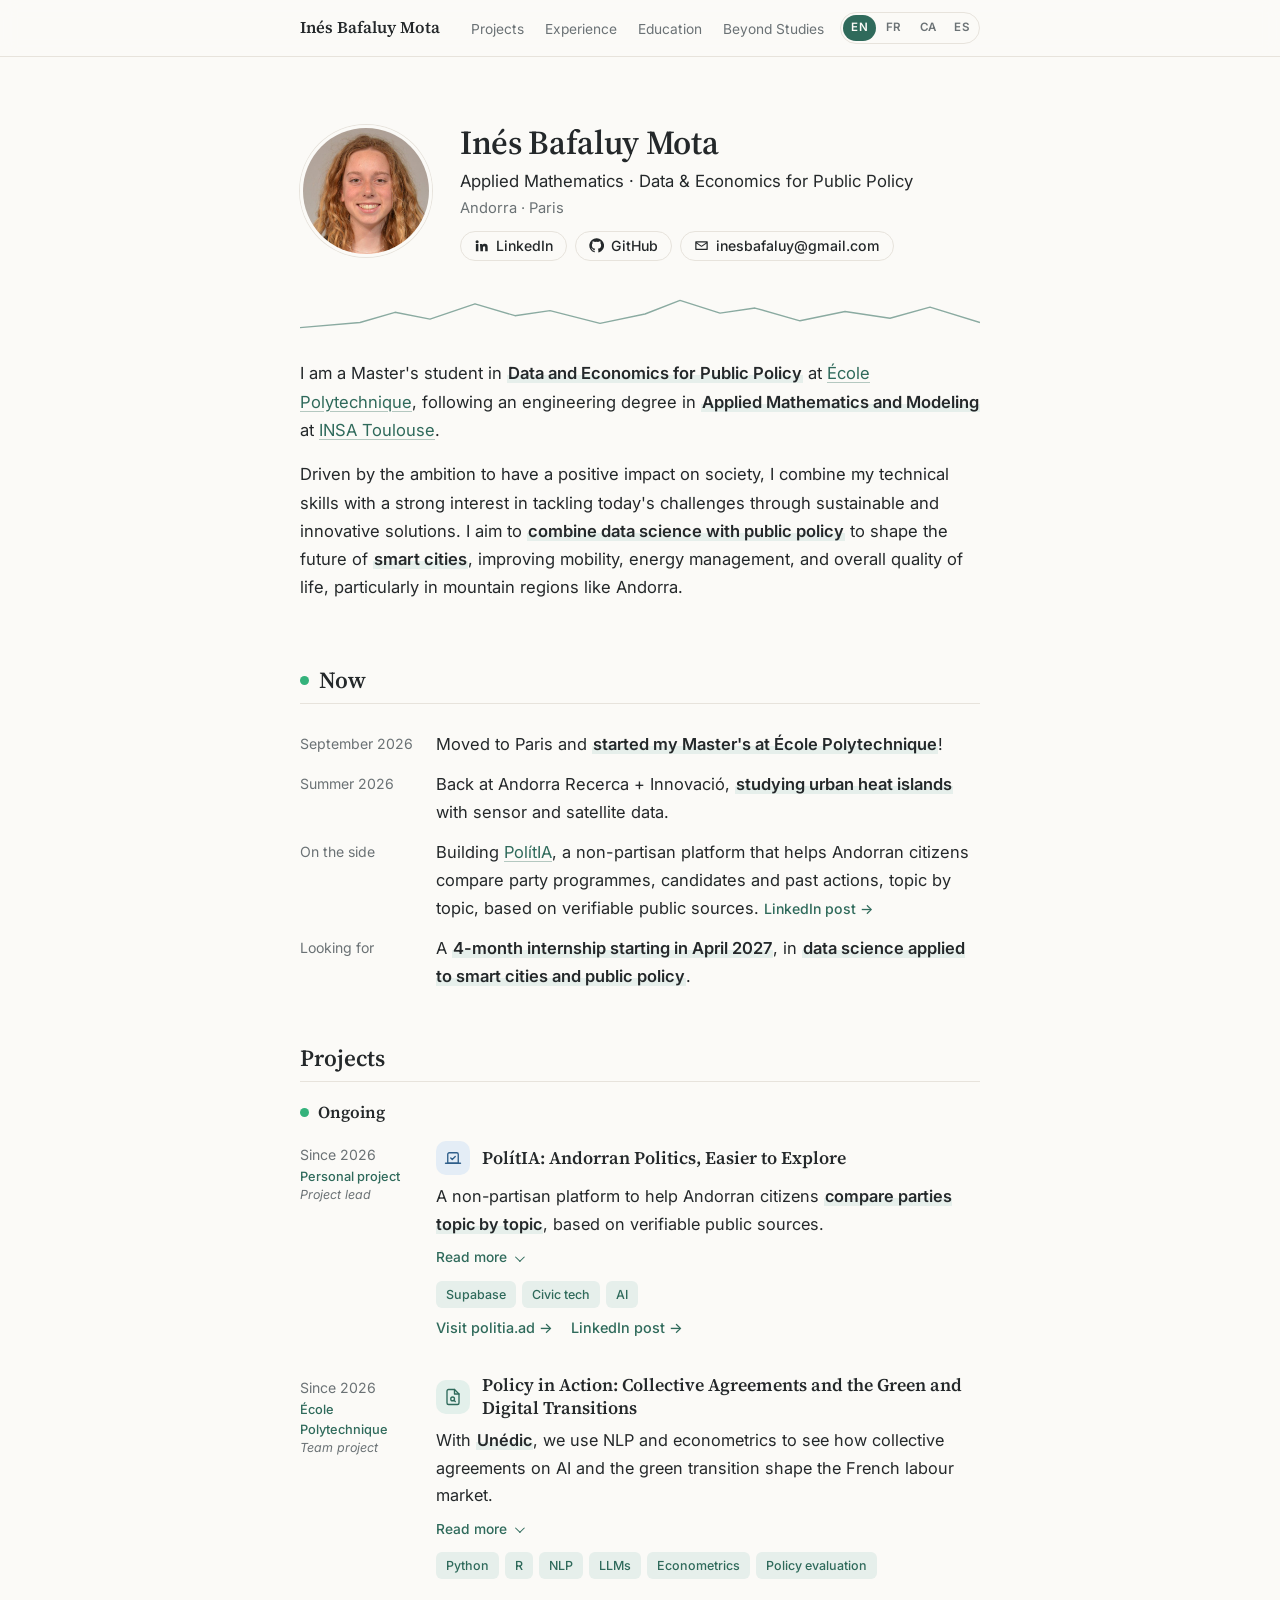
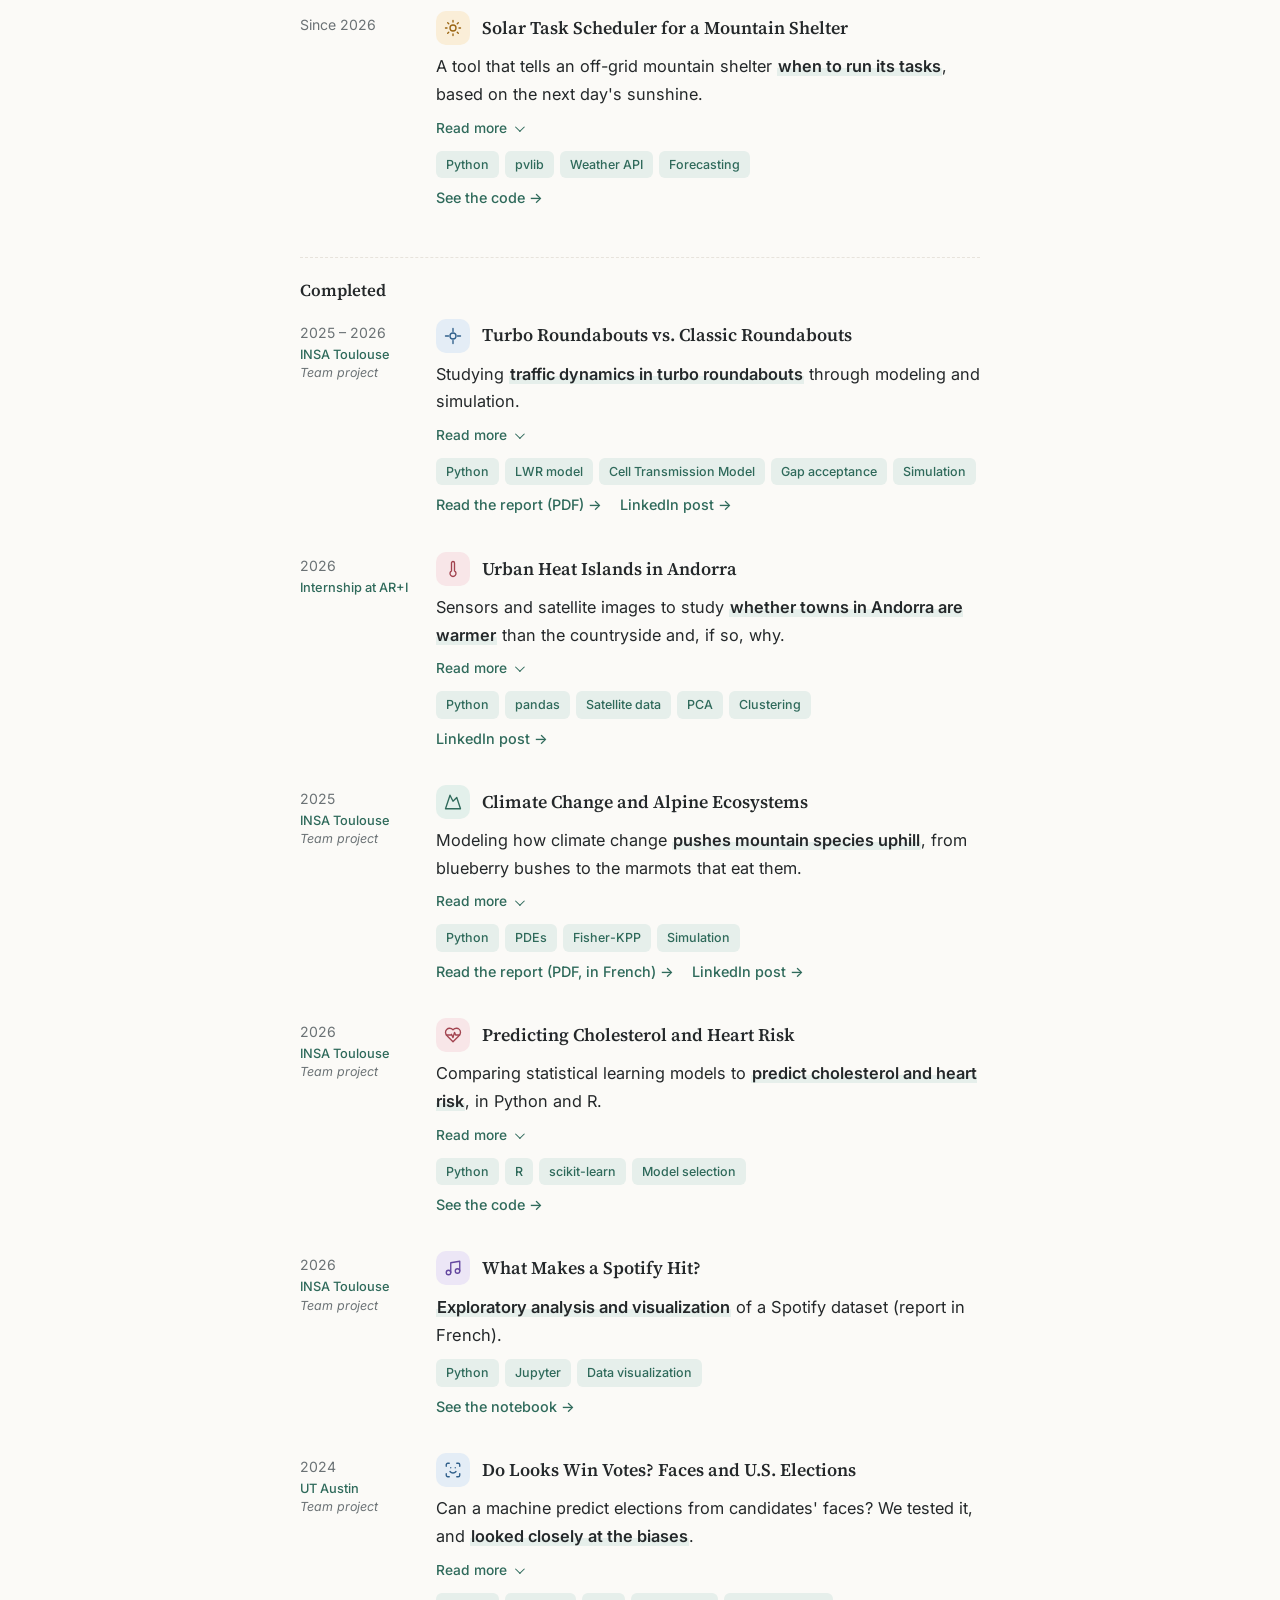
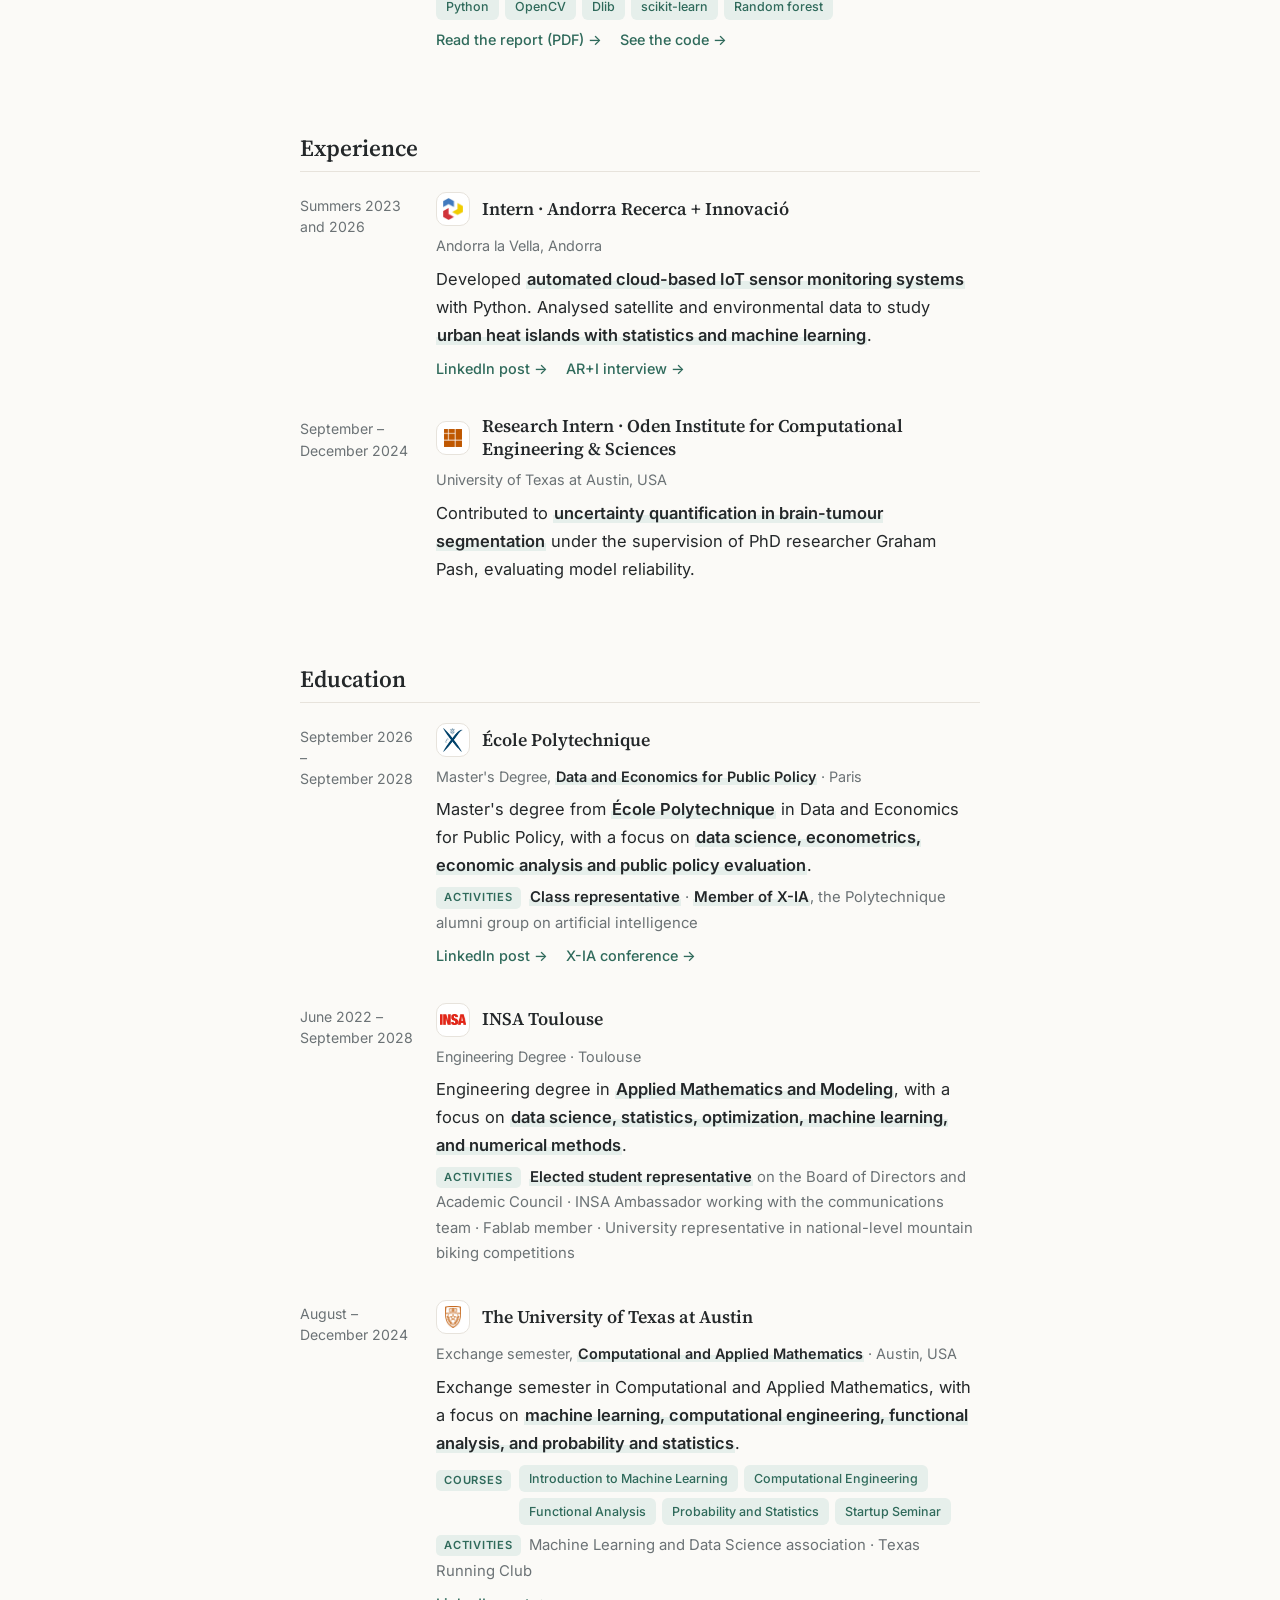
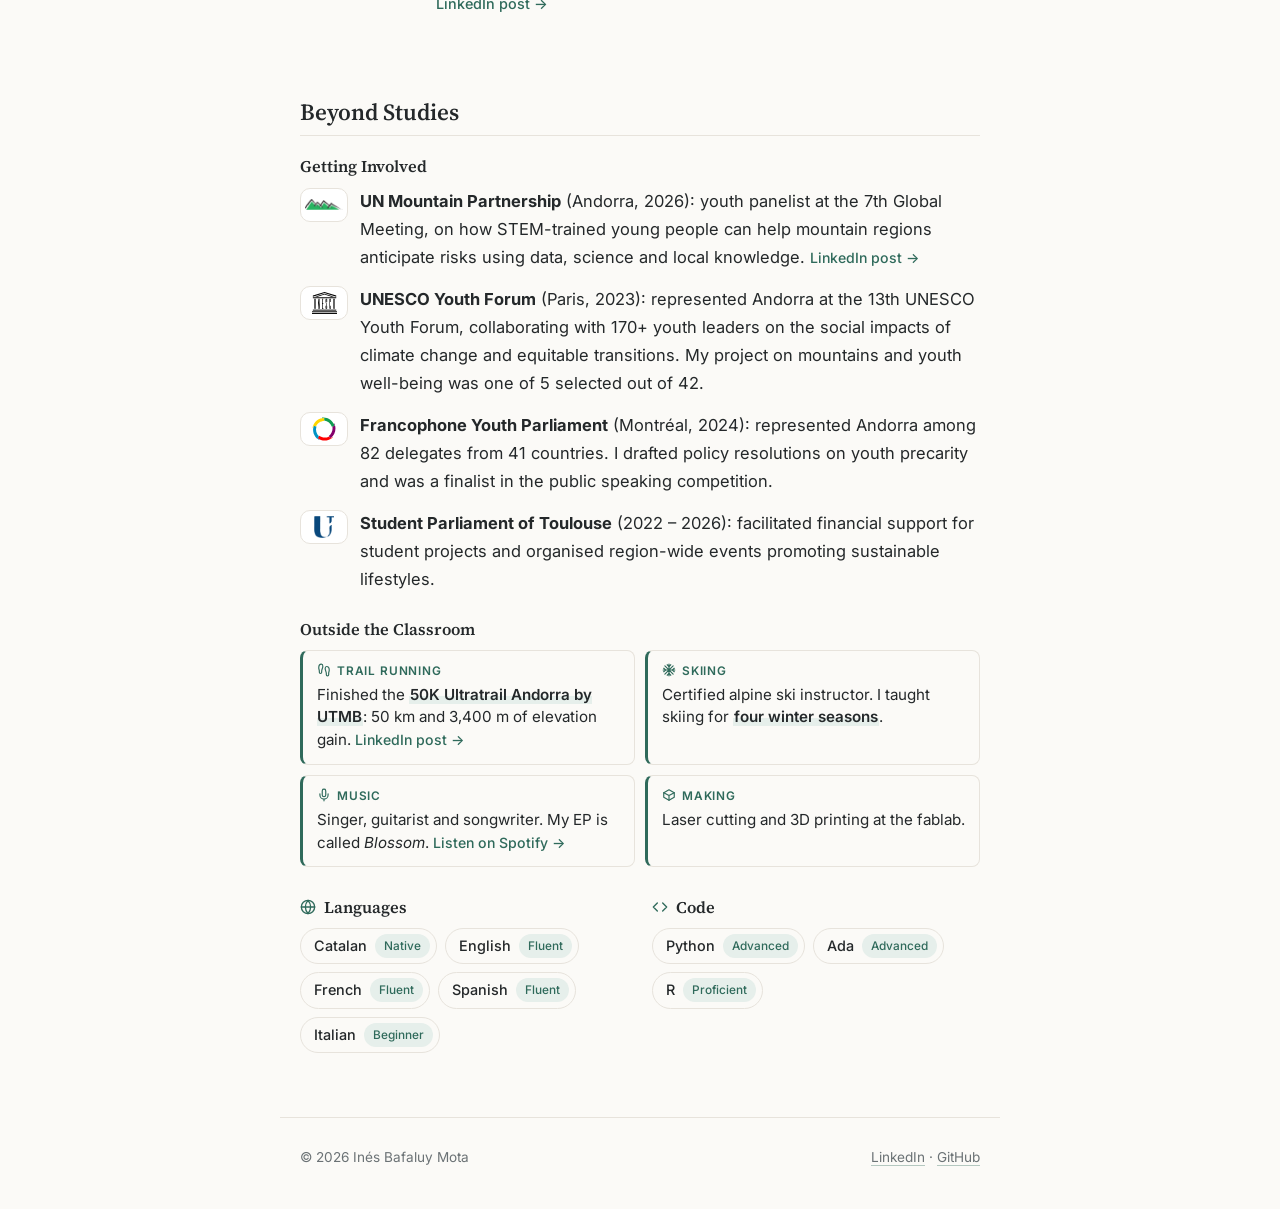
==== commit 0a5e82e7: "Link elections project code" ====
--- a/index.html
+++ b/index.html
@@ -192,7 +192,7 @@
             <p>A machine-learning project for my Intro to AI course at UT Austin. We mapped <strong>68 facial landmarks</strong> on every U.S. presidential candidate since 1960, turned them into 2,280 distance features, and compared <strong>random forests, SVMs and neural networks</strong> to measure how facial features correlate with election results, while discussing the biases of such a model.</p>
           </details>
           <ul class="tags"><li>Python</li><li>OpenCV</li><li>Dlib</li><li>scikit-learn</li><li>Random forest</li></ul>
-          <p class="more"><a href="reports/faces-and-elections.pdf" target="_blank" rel="noopener">Read the report (PDF) →</a></p>
+          <p class="more"><a href="reports/faces-and-elections.pdf" target="_blank" rel="noopener">Read the report (PDF) →</a><a href="https://github.com/InesBafaluy/do-looks-win-votes" target="_blank" rel="noopener">See the code →</a></p>
         </div>
       </article>
     </section>
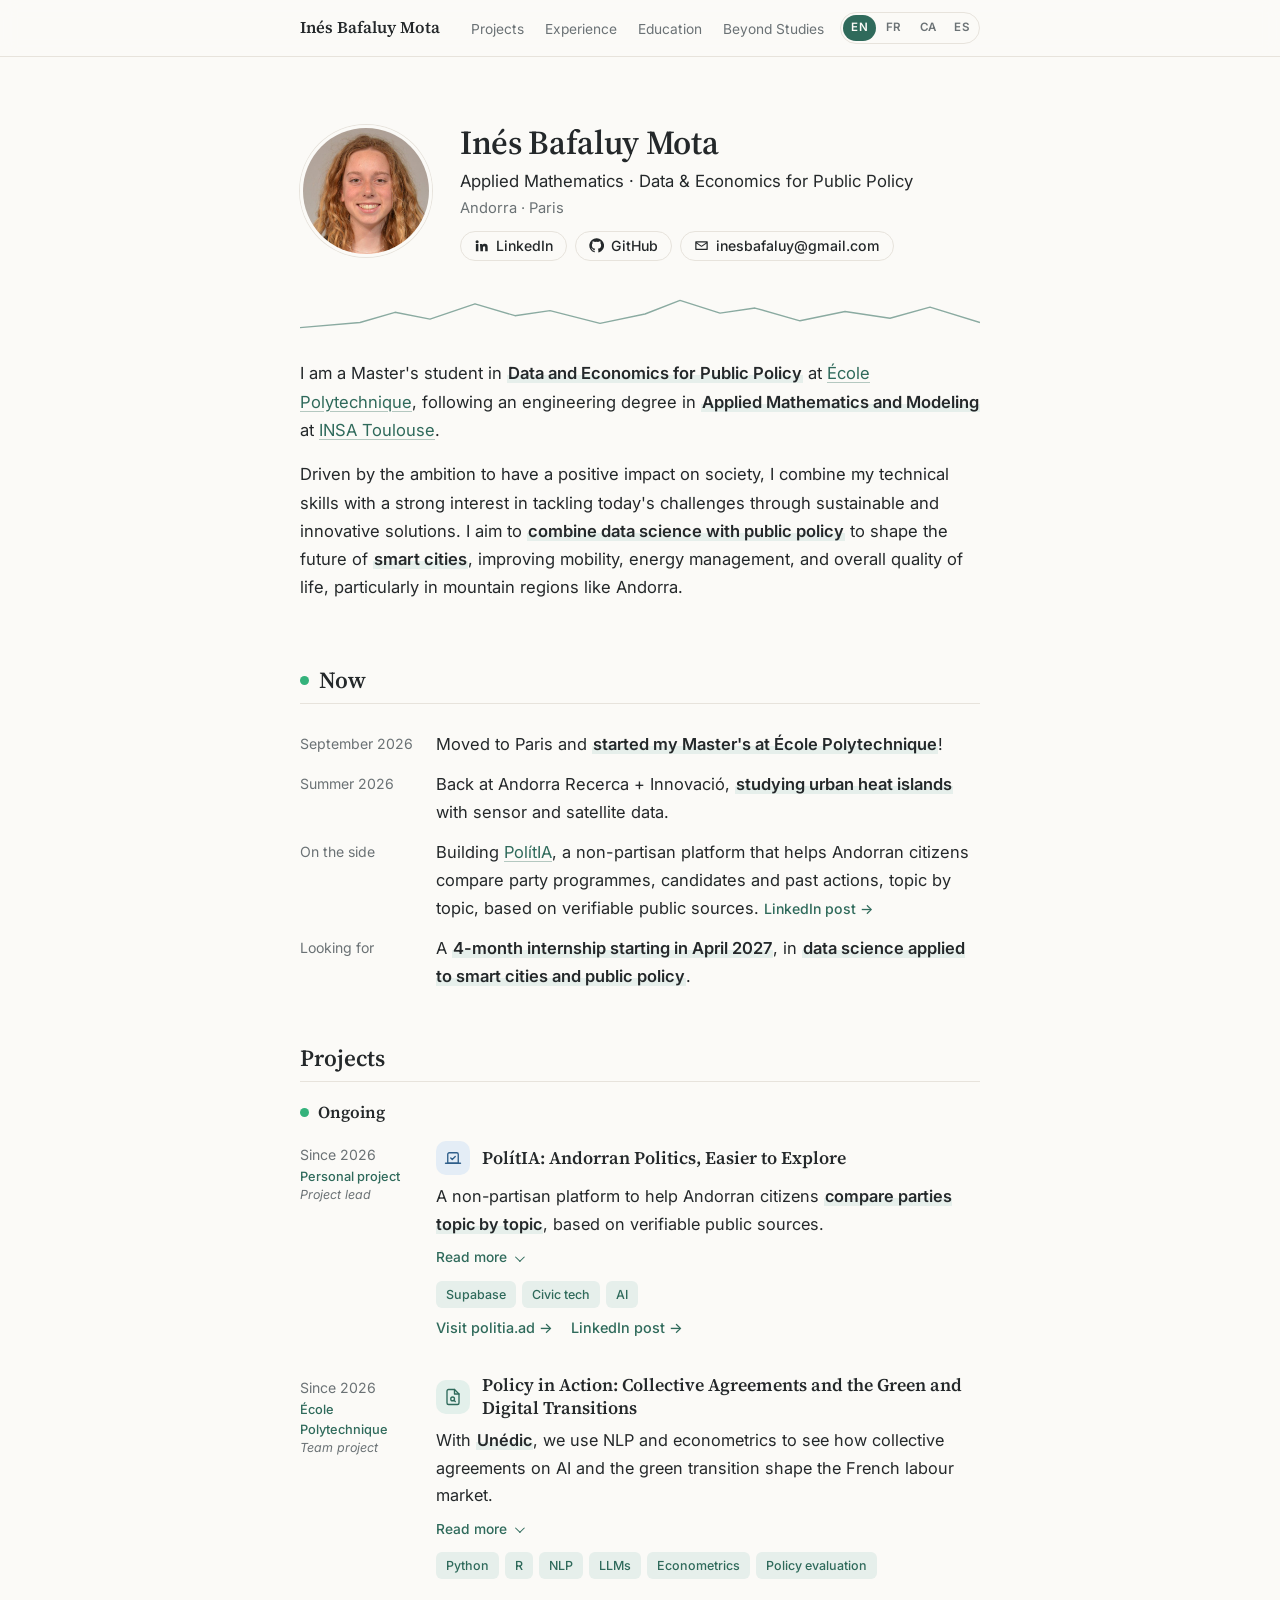
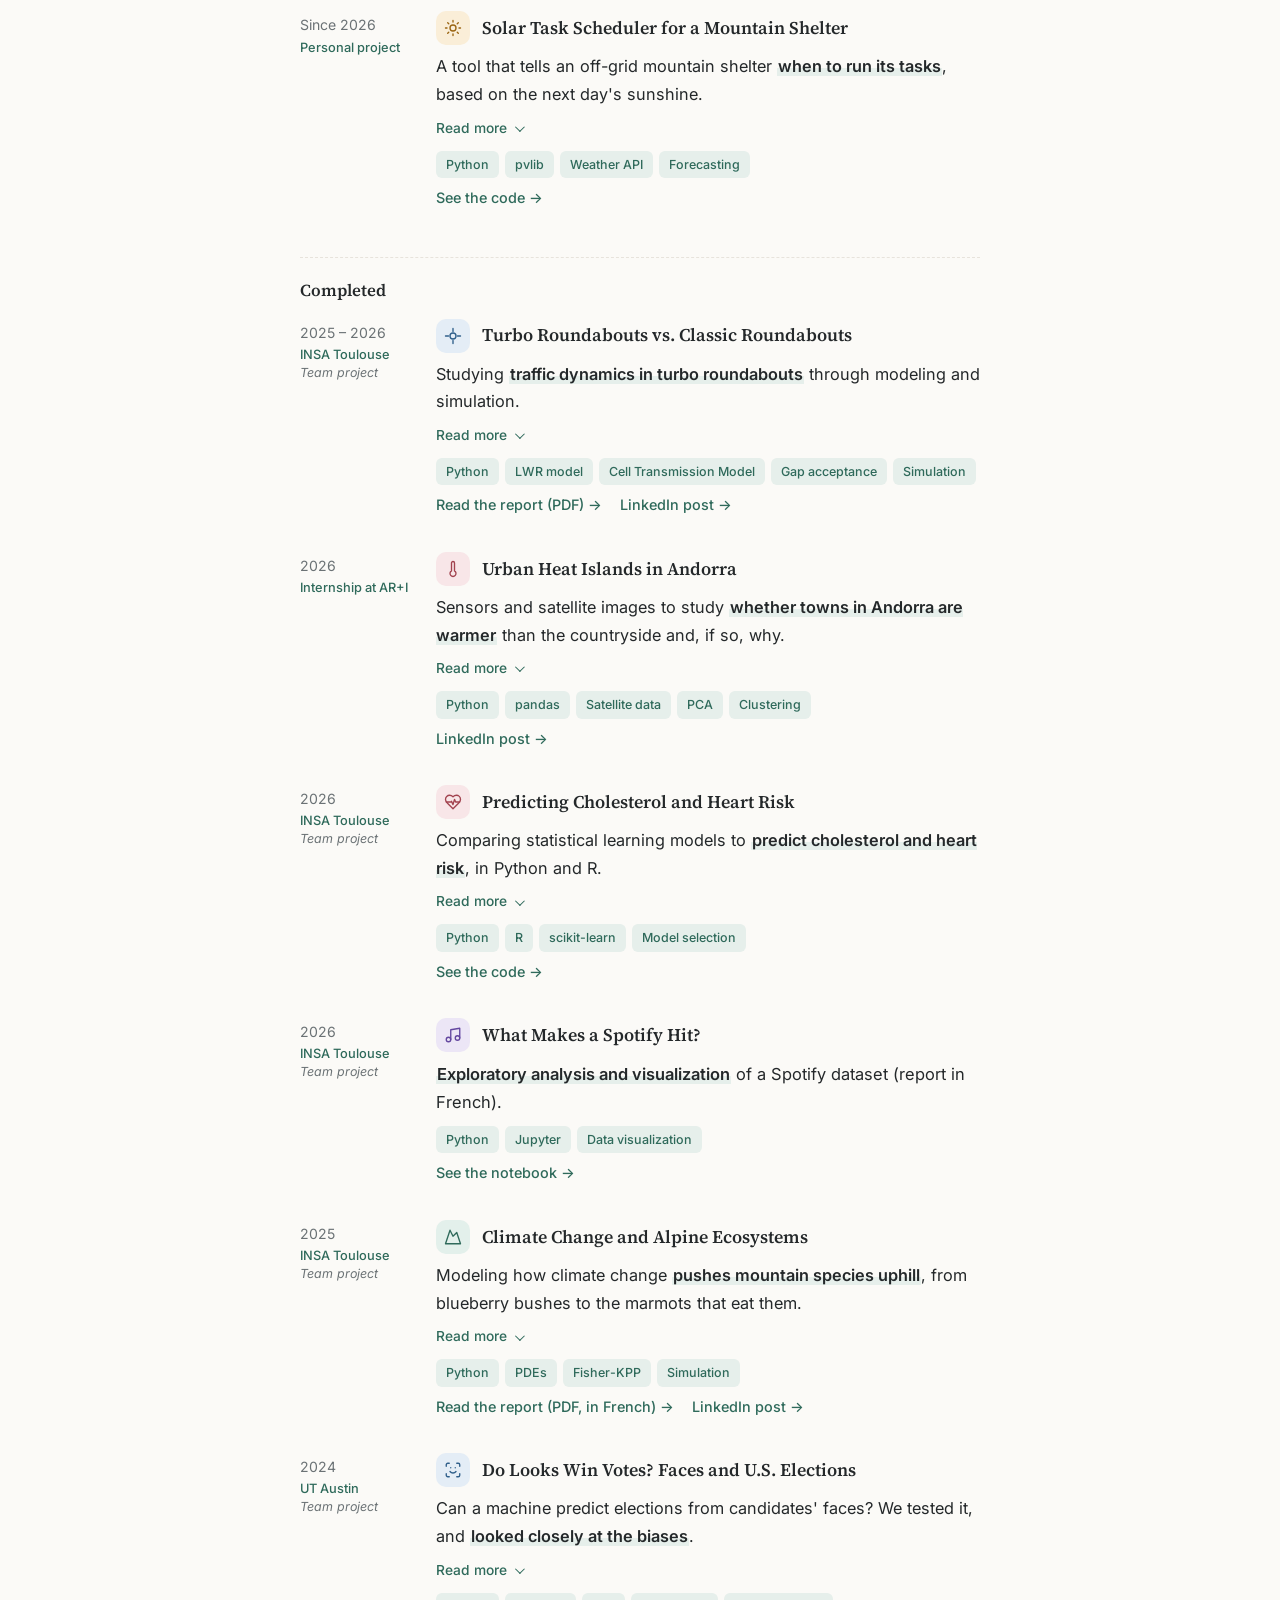
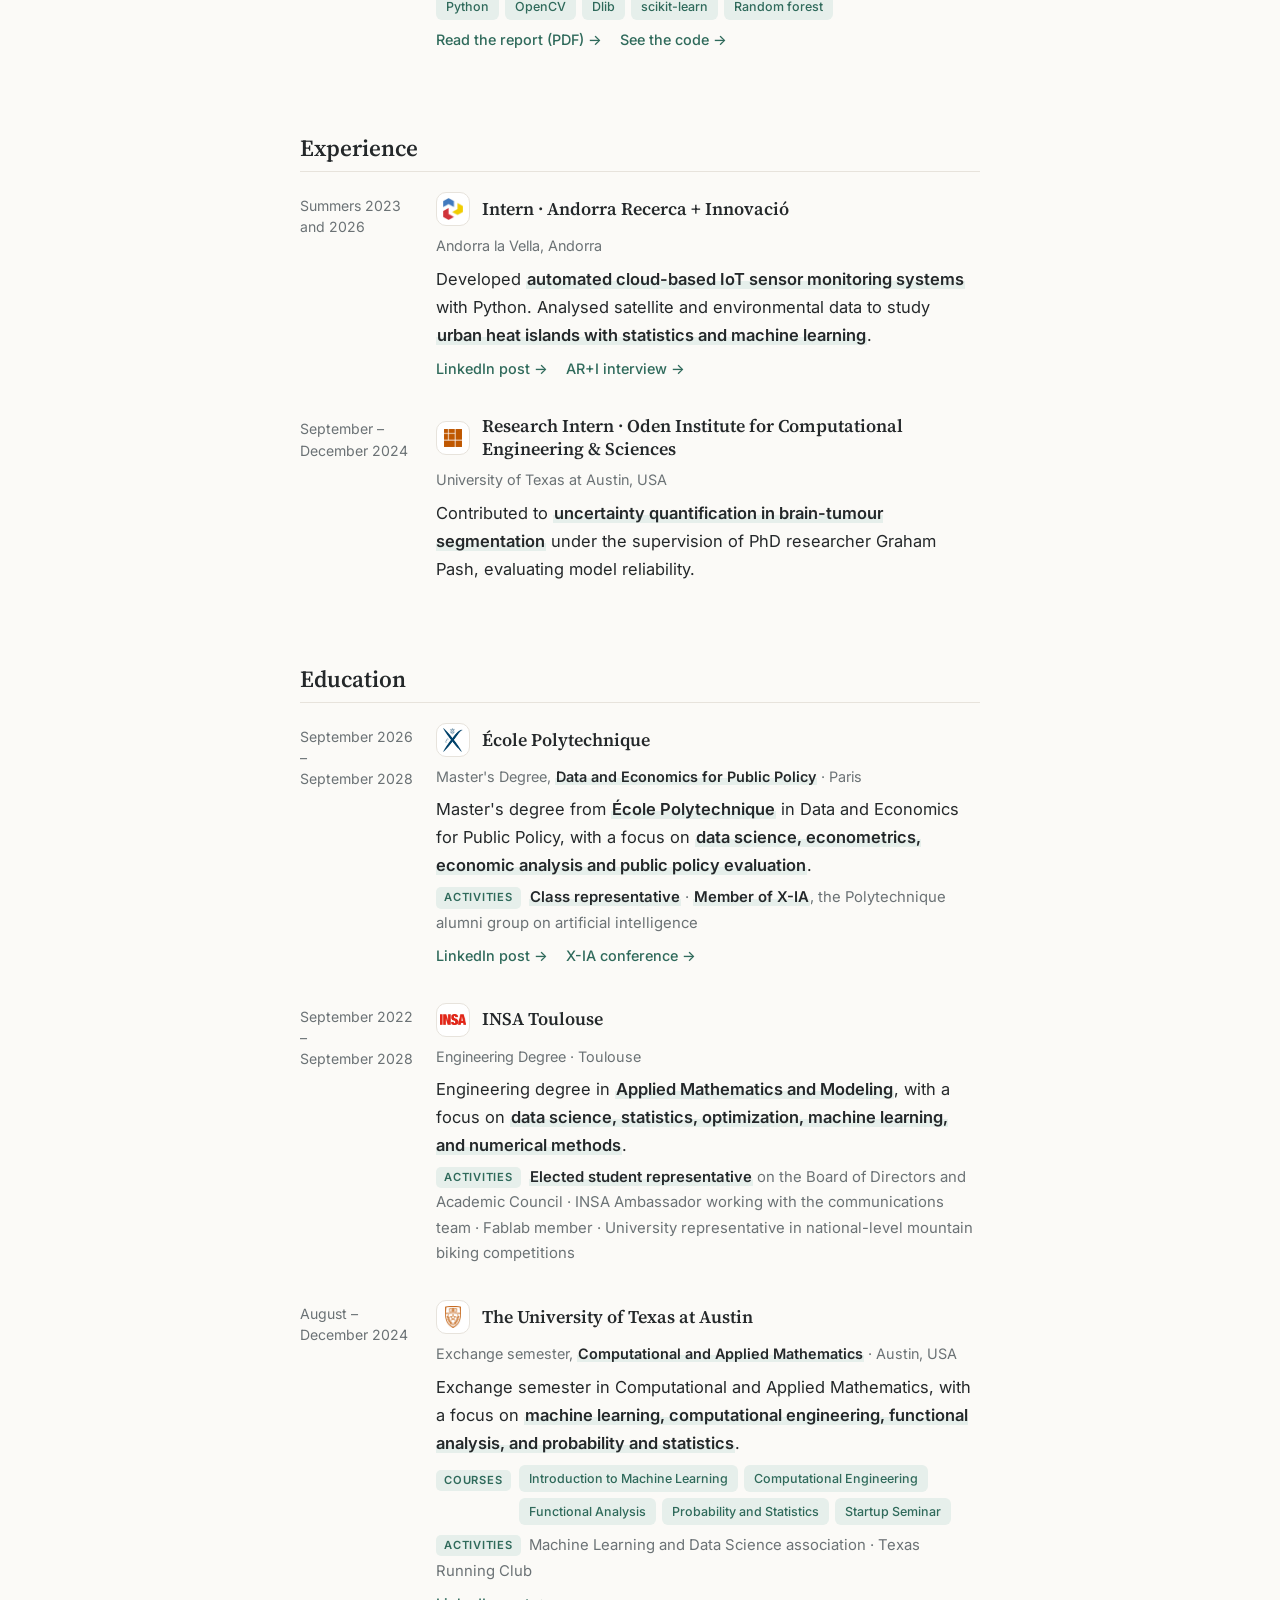
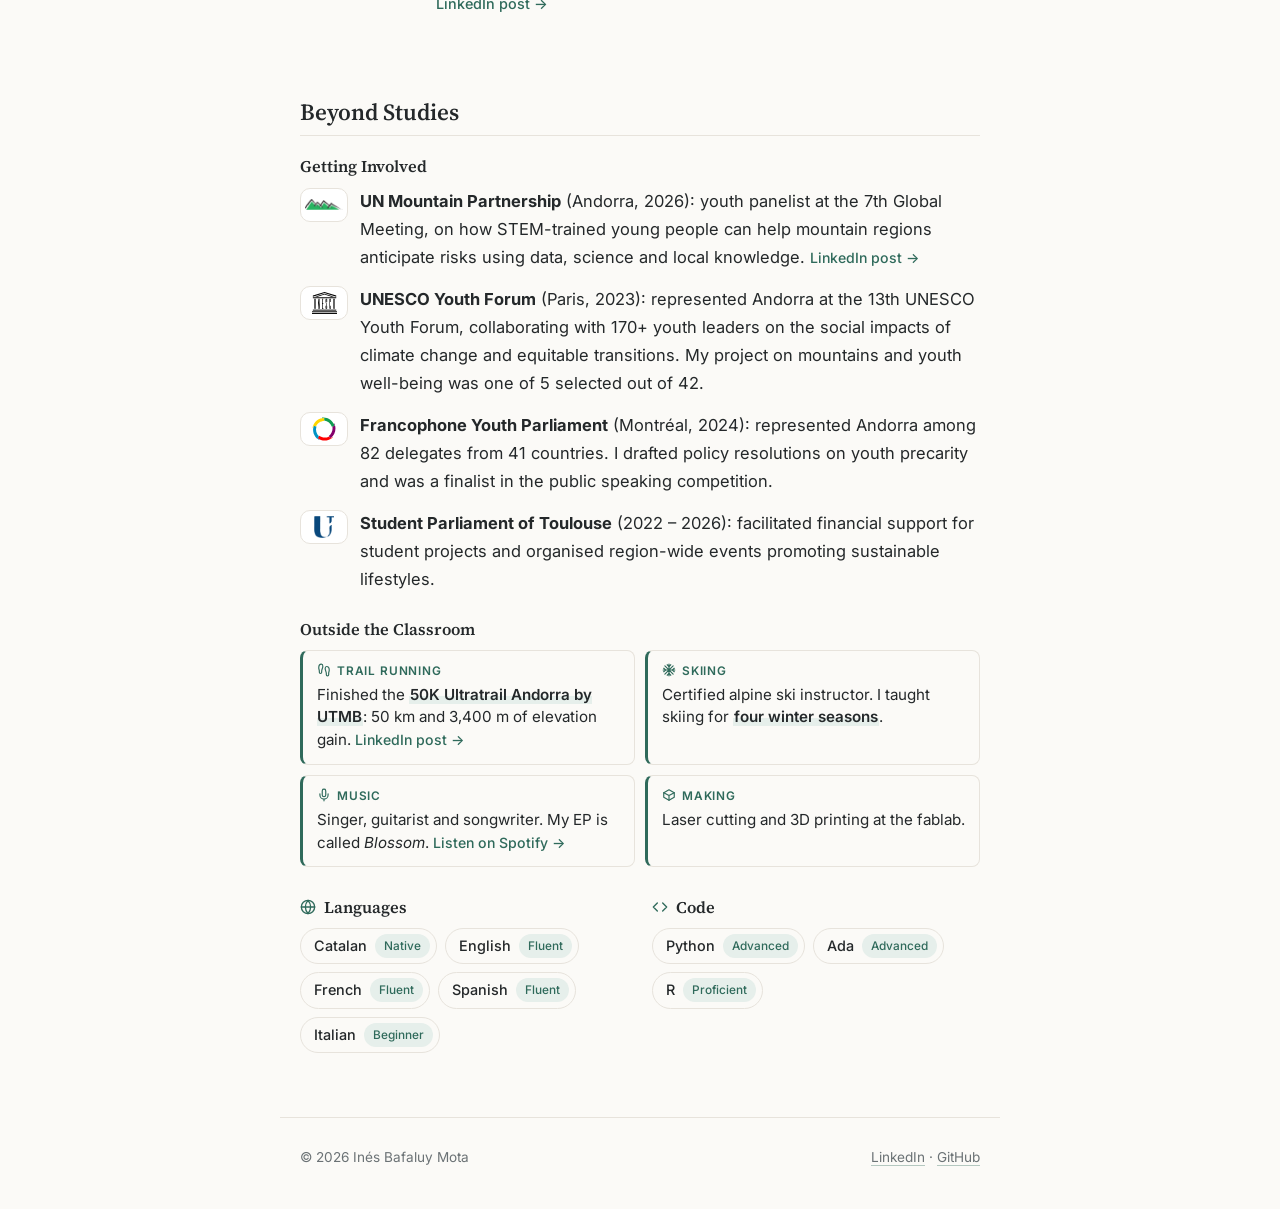
==== commit 9cfdb3e3: "Add favicon and link previews, fix INSA date, tidy projects - Add a favicon, Open Graph/Twitter tags" ====
--- a/index.html
+++ b/index.html
@@ -13,6 +13,24 @@
   <link rel="alternate" hreflang="fr" href="https://inesbafaluy.github.io/fr/">
   <link rel="alternate" hreflang="ca" href="https://inesbafaluy.github.io/ca/">
   <link rel="alternate" hreflang="es" href="https://inesbafaluy.github.io/es/">
+  <link rel="alternate" hreflang="x-default" href="https://inesbafaluy.github.io/">
+  <link rel="canonical" href="https://inesbafaluy.github.io/">
+  <link rel="icon" href="assets/favicon.svg" type="image/svg+xml">
+  <meta name="theme-color" content="#2f6a5b">
+  <meta property="og:type" content="profile">
+  <meta property="og:site_name" content="Inés Bafaluy Mota">
+  <meta property="og:title" content="Inés Bafaluy Mota">
+  <meta property="og:description" content="Inés Bafaluy Mota: Master's student in Data and Economics for Public Policy at École Polytechnique and engineering student in Applied Mathematics at INSA Toulouse.">
+  <meta property="og:url" content="https://inesbafaluy.github.io/">
+  <meta property="og:image" content="https://inesbafaluy.github.io/assets/ines.jpg">
+  <meta property="og:image:width" content="480">
+  <meta property="og:image:height" content="480">
+  <meta property="og:image:alt" content="Portrait of Inés Bafaluy Mota">
+  <meta property="og:locale" content="en_US">
+  <meta property="og:locale:alternate" content="fr_FR">
+  <meta property="og:locale:alternate" content="ca_ES">
+  <meta property="og:locale:alternate" content="es_ES">
+  <meta name="twitter:card" content="summary">
 </head>
 <body>
   <nav class="nav">
@@ -107,7 +125,7 @@
       </article>
 
       <article class="item">
-        <p class="date">Since 2026</p>
+        <p class="date">Since 2026<span class="ctx">Personal project</span></p>
         <div>
           <div class="title-row"><span class="ic c-amber" aria-hidden="true"><svg viewBox="0 0 24 24"><circle cx="12" cy="12" r="4"/><path d="M12 2v2M12 20v2M4.93 4.93l1.41 1.41M17.66 17.66l1.41 1.41M2 12h2M20 12h2M6.34 17.66l-1.41 1.41M19.07 4.93l-1.41 1.41"/></svg></span><h3>Solar Task Scheduler for a Mountain Shelter</h3></div>
           <p class="summary">A tool that tells an off-grid mountain shelter <strong>when to run its tasks</strong>, based on the next day's sunshine.</p>
@@ -144,19 +162,6 @@
           </details>
           <ul class="tags"><li>Python</li><li>pandas</li><li>Satellite data</li><li>PCA</li><li>Clustering</li></ul>
           <p class="more"><a href="https://www.linkedin.com/feed/update/urn:li:activity:7495770332608237568/" target="_blank" rel="noopener">LinkedIn post →</a></p>
-        </div>
-      </article>
-
-      <article class="item">
-        <p class="date">2025<span class="ctx">INSA Toulouse</span><span class="team">Team project</span></p>
-        <div>
-          <div class="title-row"><span class="ic c-green" aria-hidden="true"><svg viewBox="0 0 24 24"><path d="m8 3 4 8 5-5 5 15H2L8 3z"/></svg></span><h3>Climate Change and Alpine Ecosystems</h3></div>
-          <p class="summary">Modeling how climate change <strong>pushes mountain species uphill</strong>, from blueberry bushes to the marmots that eat them.</p>
-          <details class="fold"><summary><span class="open-label">Read more</span><span class="close-label">Show less</span></summary>
-            <p>Population dynamics modeling with the <strong>Fisher-KPP reaction–diffusion equation</strong>, to simulate how species react when climate change shifts, shrinks or disrupts their habitat. The case study follows blueberry bushes and marmots in the mountains: as warming pushes the bushes uphill, <strong>the marmots follow them</strong>.</p>
-          </details>
-          <ul class="tags"><li>Python</li><li>PDEs</li><li>Fisher-KPP</li><li>Simulation</li></ul>
-          <p class="more"><a href="reports/population-dynamics-climate-change.pdf" target="_blank" rel="noopener">Read the report (PDF, in French) →</a><a href="https://www.linkedin.com/feed/update/urn:li:activity:7344992629274697730/" target="_blank" rel="noopener">LinkedIn post →</a></p>
         </div>
       </article>
 
@@ -179,7 +184,20 @@
           <div class="title-row"><span class="ic c-violet" aria-hidden="true"><svg viewBox="0 0 24 24"><path d="M9 18V5l12-2v13"/><circle cx="6" cy="18" r="3"/><circle cx="18" cy="16" r="3"/></svg></span><h3>What Makes a Spotify Hit?</h3></div>
           <p><strong>Exploratory analysis and visualization</strong> of a Spotify dataset (report in French).</p>
           <ul class="tags"><li>Python</li><li>Jupyter</li><li>Data visualization</li></ul>
-          <p class="more"><a href="https://github.com/InesBafaluy/musique" target="_blank" rel="noopener">See the notebook →</a></p>
+          <p class="more"><a href="https://github.com/InesBafaluy/spotify-data-analysis" target="_blank" rel="noopener">See the notebook →</a></p>
+        </div>
+      </article>
+
+      <article class="item">
+        <p class="date">2025<span class="ctx">INSA Toulouse</span><span class="team">Team project</span></p>
+        <div>
+          <div class="title-row"><span class="ic c-green" aria-hidden="true"><svg viewBox="0 0 24 24"><path d="m8 3 4 8 5-5 5 15H2L8 3z"/></svg></span><h3>Climate Change and Alpine Ecosystems</h3></div>
+          <p class="summary">Modeling how climate change <strong>pushes mountain species uphill</strong>, from blueberry bushes to the marmots that eat them.</p>
+          <details class="fold"><summary><span class="open-label">Read more</span><span class="close-label">Show less</span></summary>
+            <p>Population dynamics modeling with the <strong>Fisher-KPP reaction–diffusion equation</strong>, to simulate how species react when climate change shifts, shrinks or disrupts their habitat. The case study follows blueberry bushes and marmots in the mountains: as warming pushes the bushes uphill, <strong>the marmots follow them</strong>.</p>
+          </details>
+          <ul class="tags"><li>Python</li><li>PDEs</li><li>Fisher-KPP</li><li>Simulation</li></ul>
+          <p class="more"><a href="reports/population-dynamics-climate-change.pdf" target="_blank" rel="noopener">Read the report (PDF, in French) →</a><a href="https://www.linkedin.com/feed/update/urn:li:activity:7344992629274697730/" target="_blank" rel="noopener">LinkedIn post →</a></p>
         </div>
       </article>
 
@@ -237,7 +255,7 @@
       </article>
 
       <article class="item">
-        <p class="date">June 2022 – <br>September 2028</p>
+        <p class="date">September 2022 – <br>September 2028</p>
         <div>
           <div class="title-row"><span class="mark"><img src="assets/mark-insa.png" alt="INSA Toulouse" class="mark-insa"></span><h3>INSA Toulouse</h3></div>
           <p class="sub">Engineering Degree · Toulouse</p>
